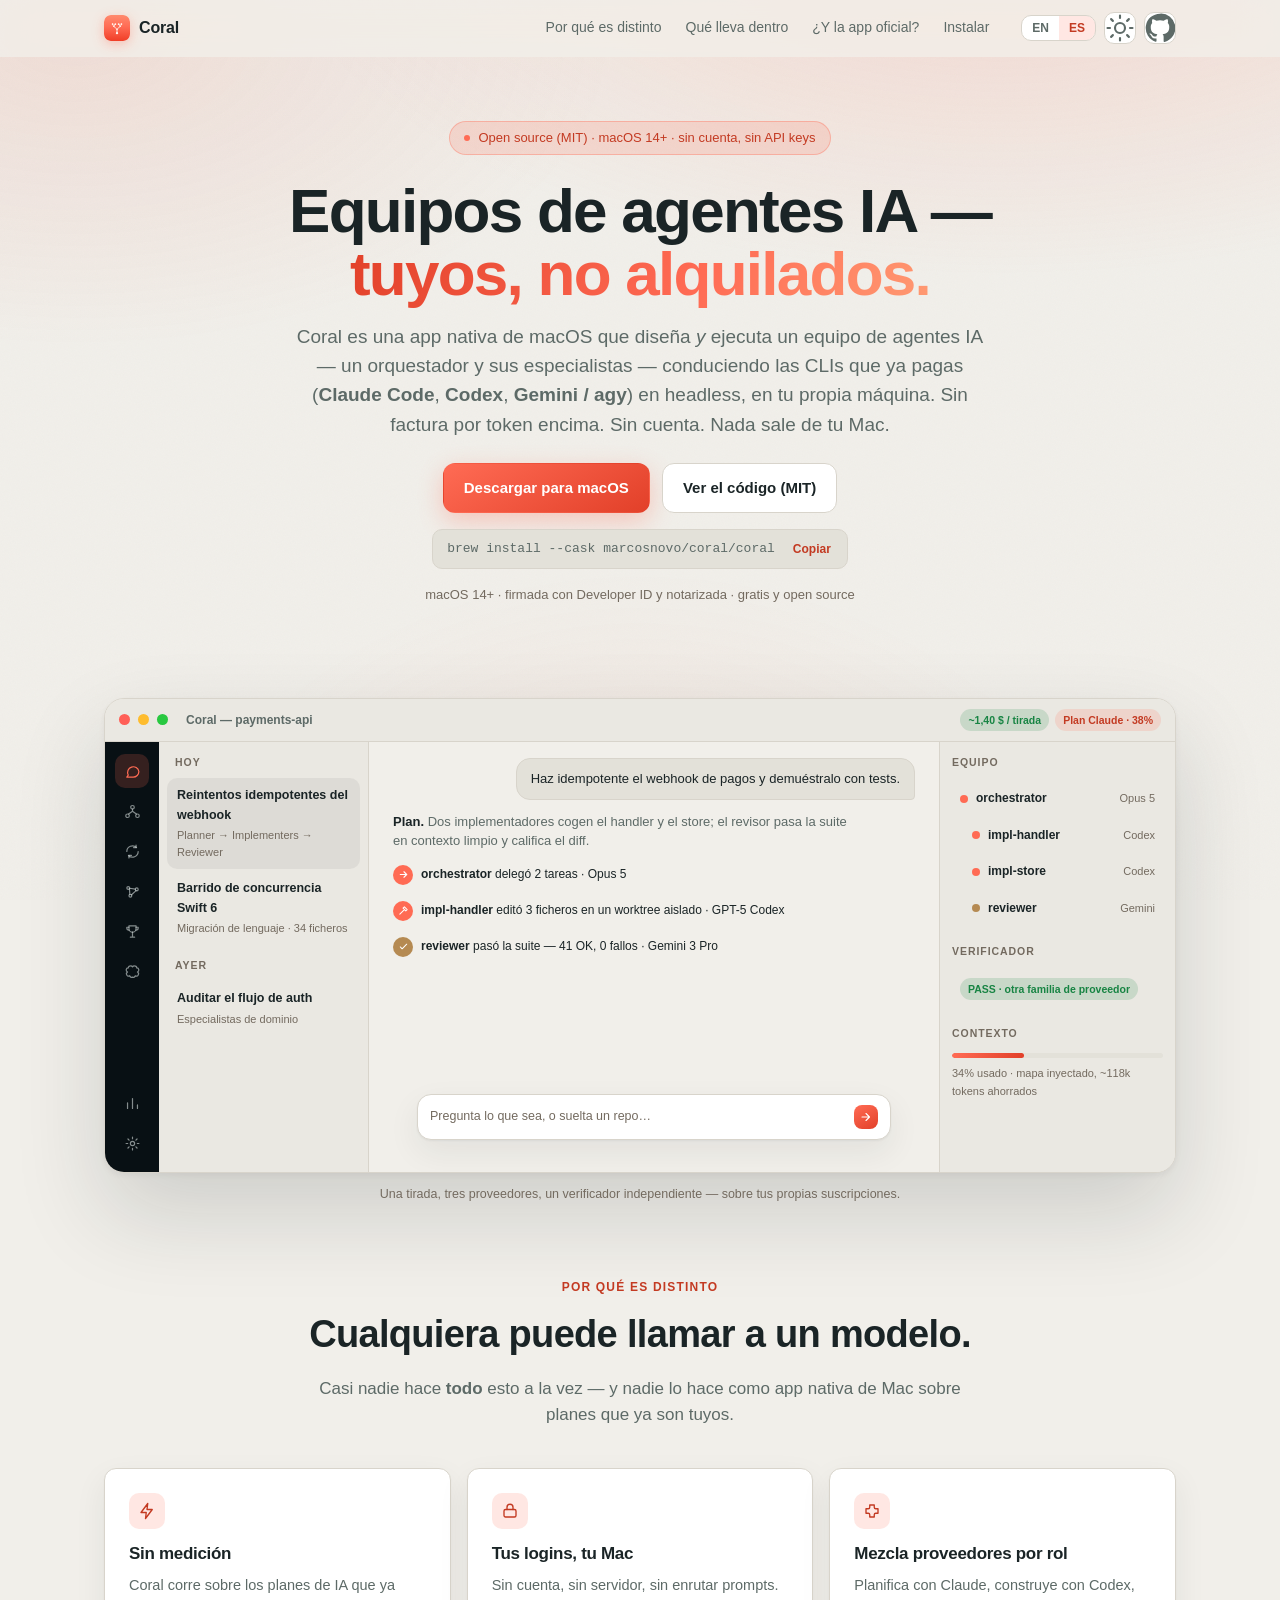
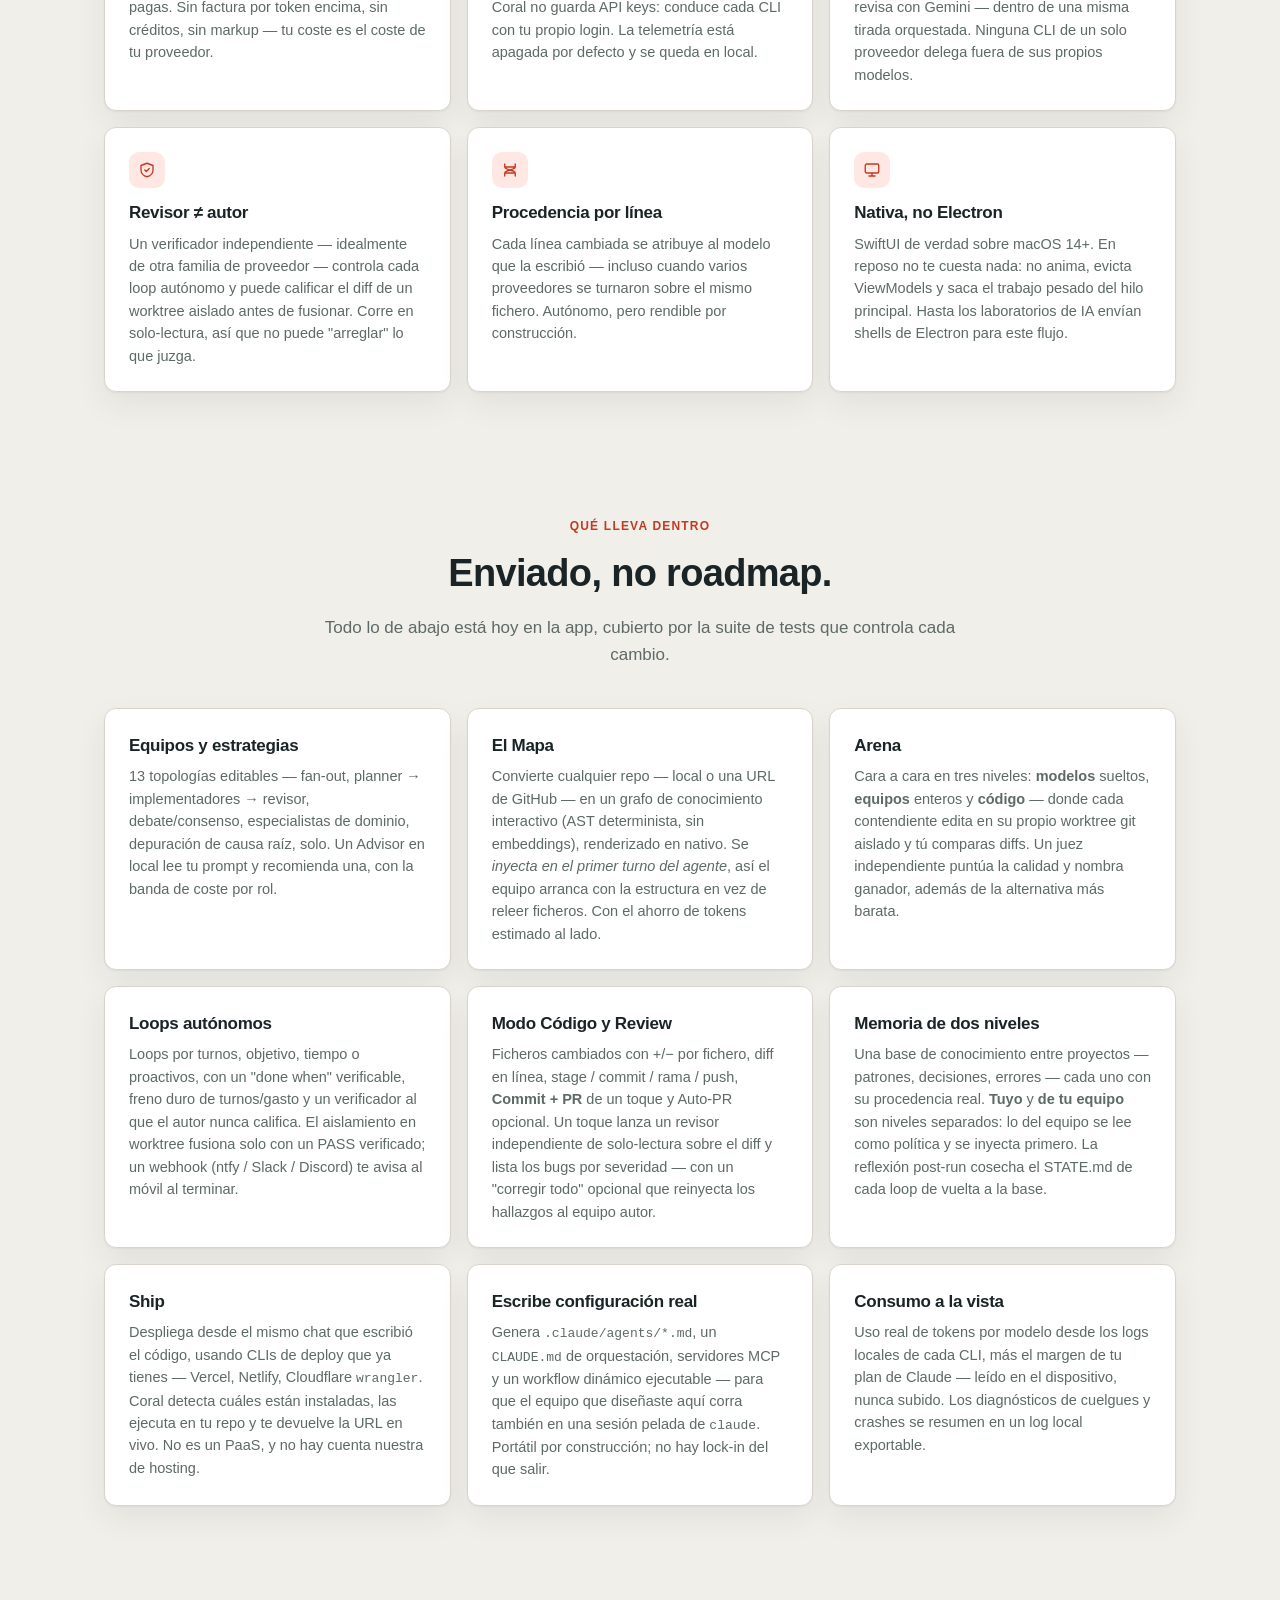
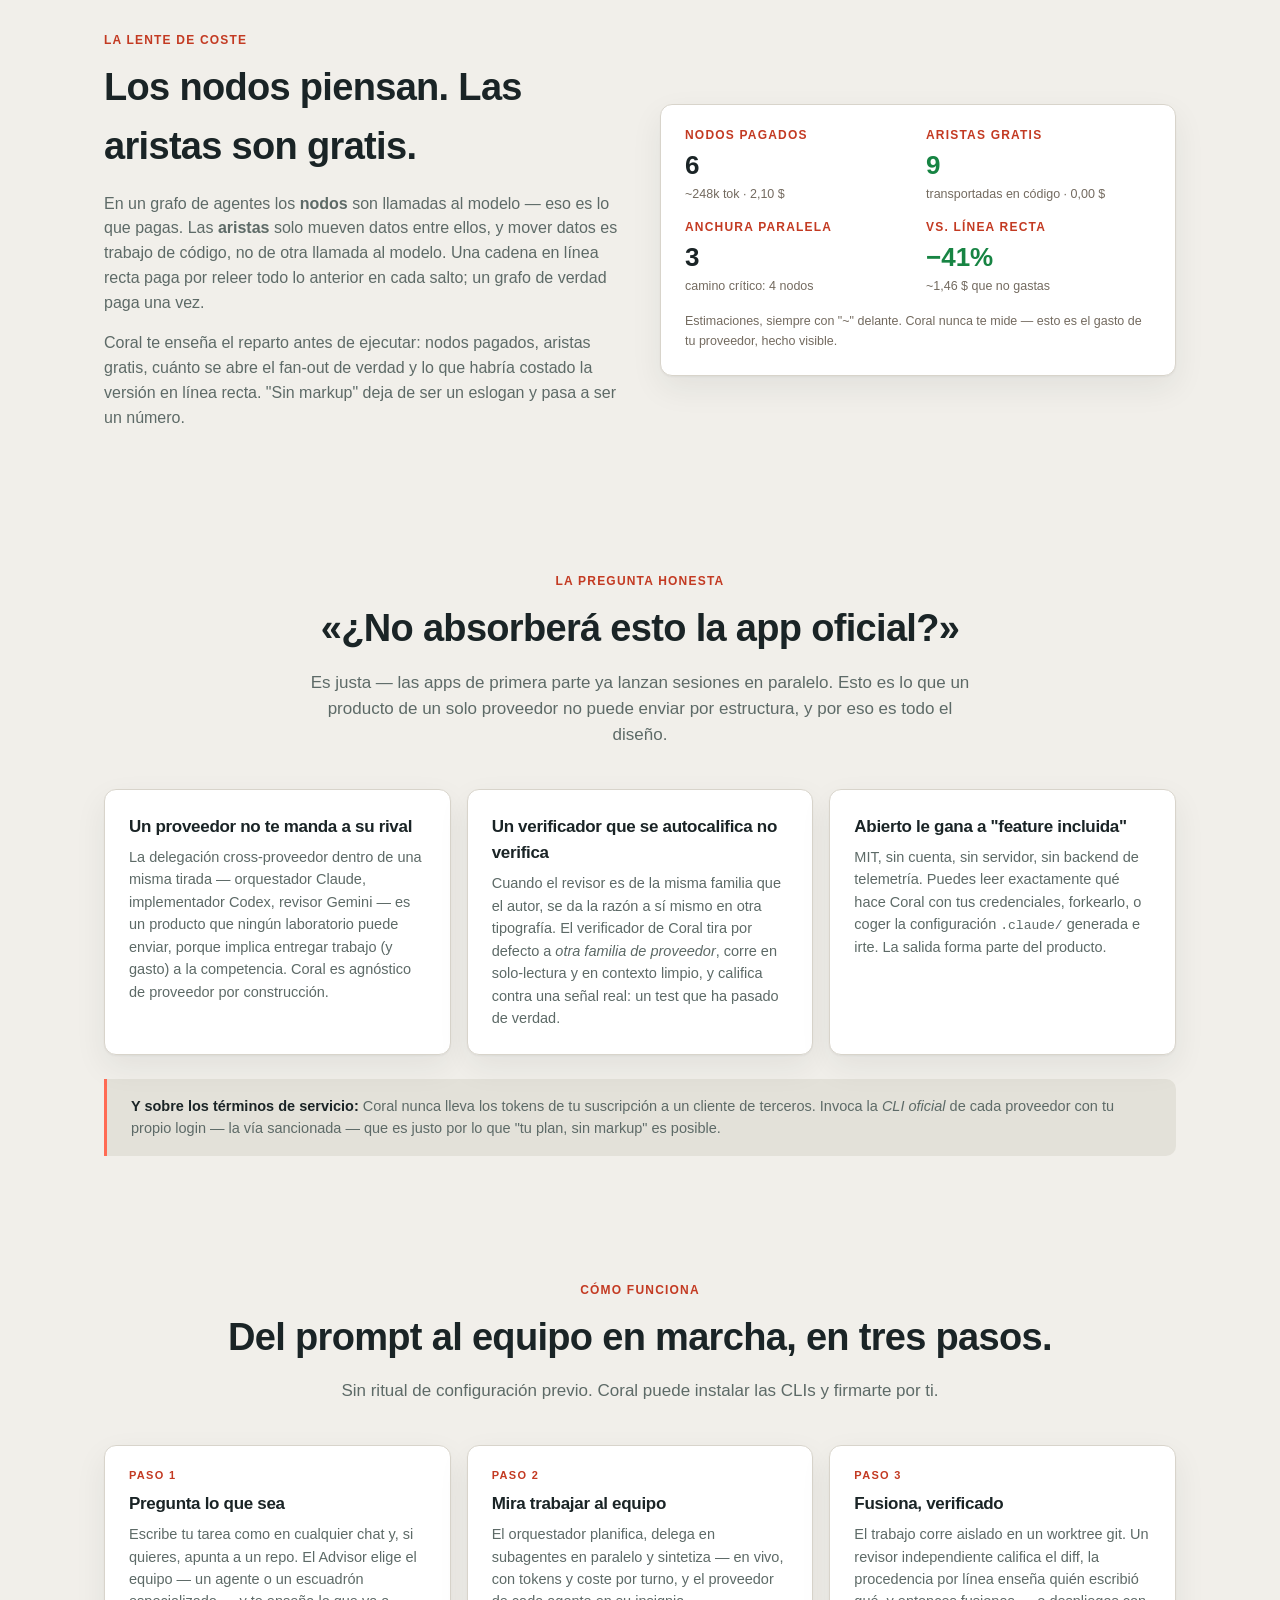
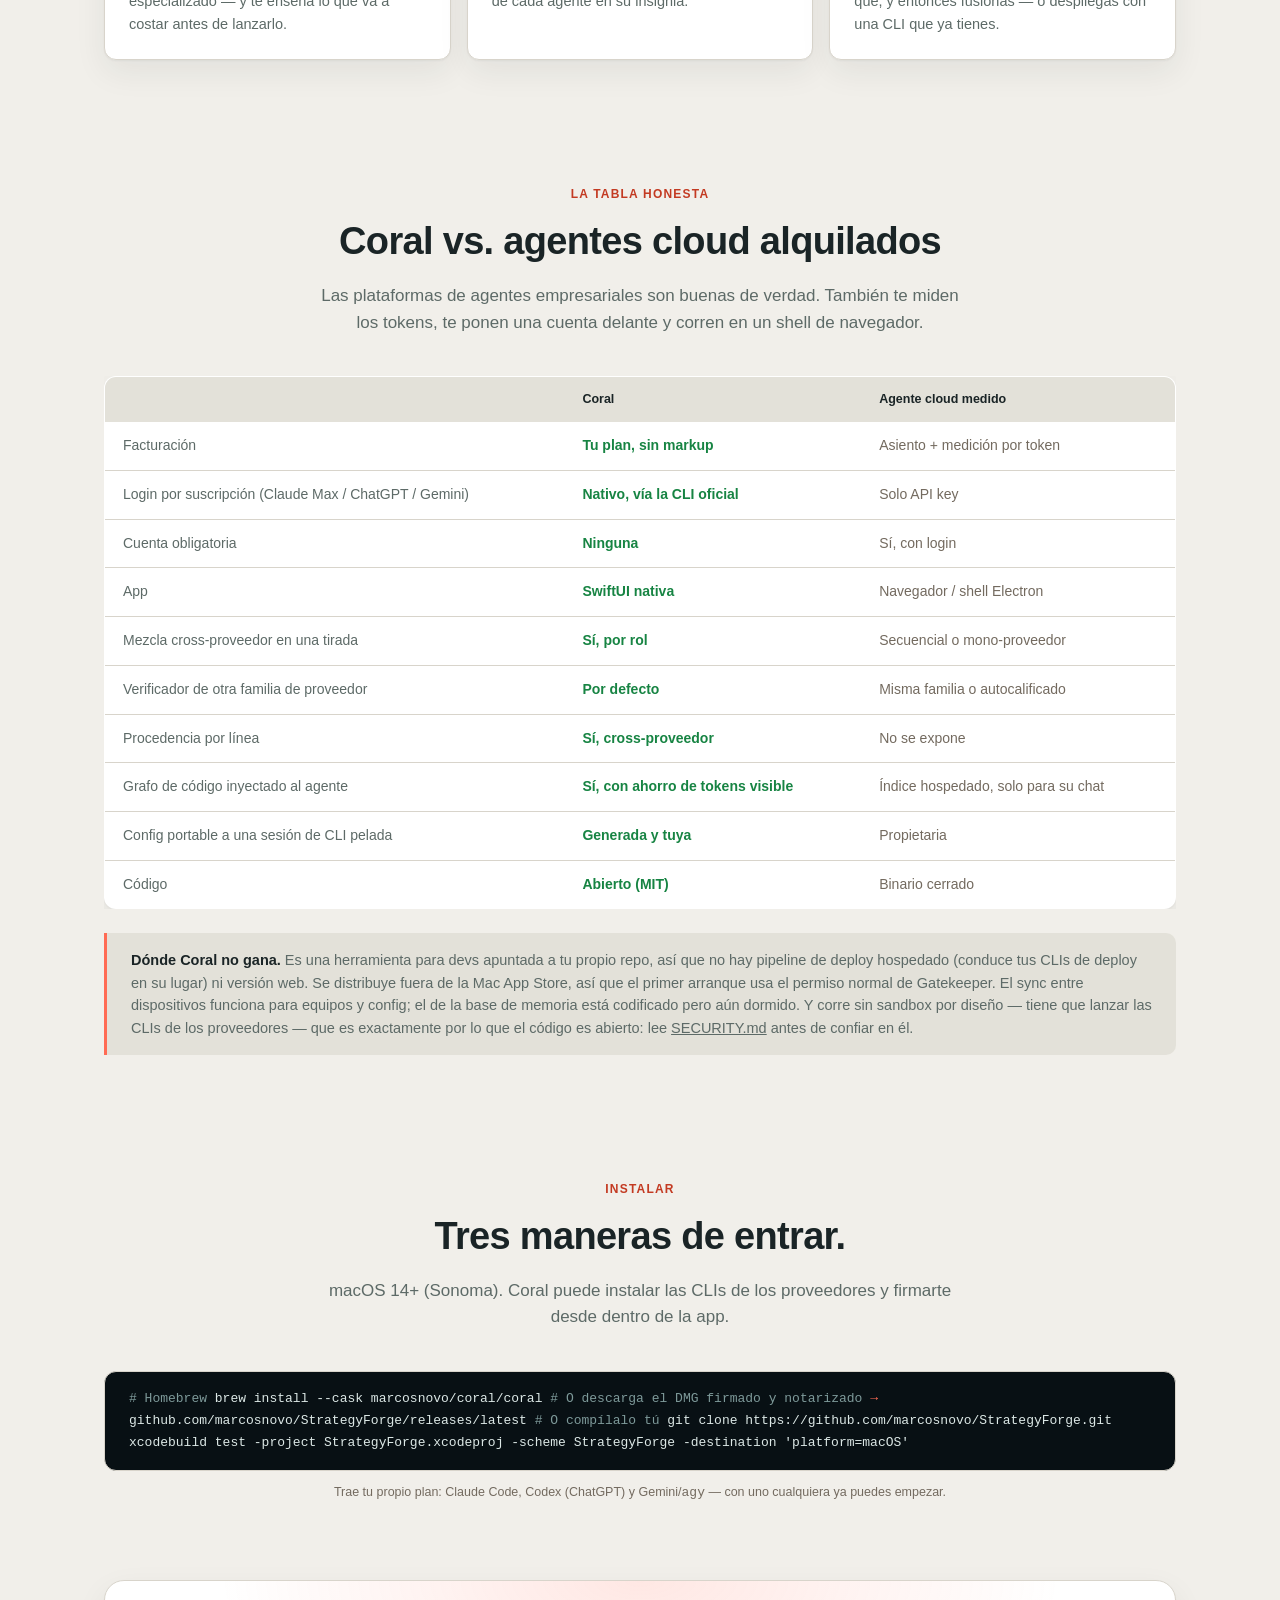
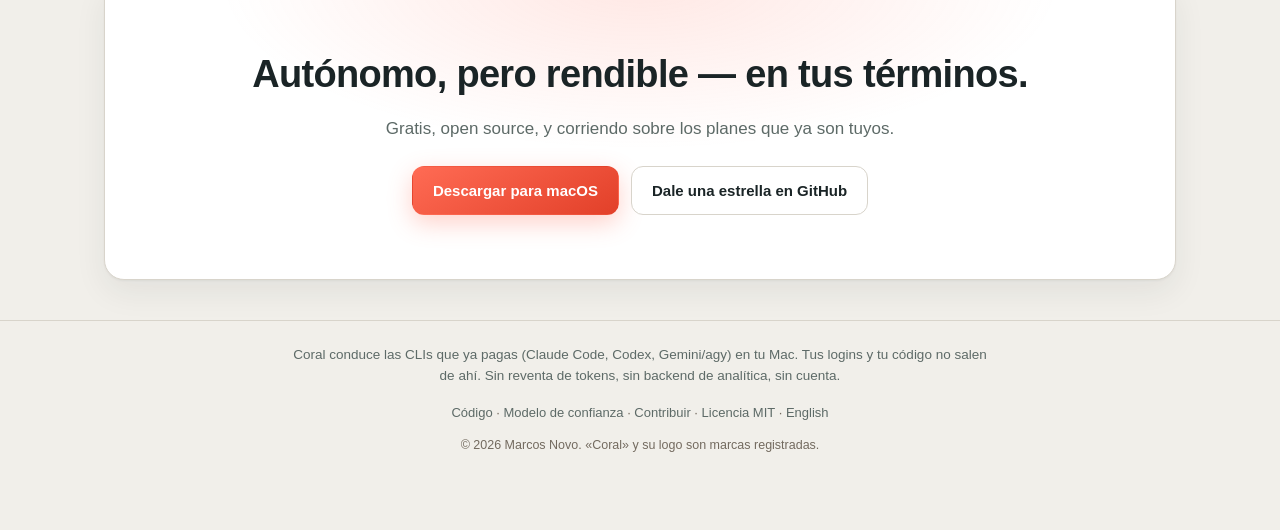
==== web/es/index.html @ b100b4e6 "feat(web): bilingual landing page (EN + ES) that matches the app's real UI The competitive analysis'" ====
<!DOCTYPE html>
<html lang="es">
<head>
<meta charset="utf-8" />
<meta name="viewport" content="width=device-width, initial-scale=1" />
<title>Coral — equipos de agentes IA sobre tus propias suscripciones, en tu Mac</title>
<meta name="description" content="La app nativa de macOS que diseña y ejecuta un equipo multi-agente — con verificador independiente, procedencia por línea y un mapa de código inyectado — sobre las suscripciones de CLI que ya pagas. Sin medición, sin cuenta, open source (MIT)." />
<!-- PASO DE DESPLIEGUE: cuando el dominio esté en marcha, sustituye "https://example.com" por él
     (og:url y og:image deben ser ABSOLUTAS para que Twitter/Slack/Product Hunt rendericen la tarjeta).
     Ver web/README.md → "Antes de anunciarlo". -->
<link rel="canonical" href="/es/" />
<link rel="alternate" hreflang="en" href="/" />
<link rel="alternate" hreflang="es" href="/es/" />
<link rel="alternate" hreflang="x-default" href="/" />
<meta name="theme-color" content="#F1EFEA" media="(prefers-color-scheme: light)" />
<meta name="theme-color" content="#0C1315" media="(prefers-color-scheme: dark)" />
<meta property="og:title" content="Coral — equipos de agentes IA, tuyos, no alquilados" />
<meta property="og:description" content="Diseña y ejecuta equipos multi-agente sobre tus propios planes de IA, en local. Verificador independiente, procedencia por línea, mapa de código. Sin medición, sin cuenta, sin servidor. Nativo de macOS, open source." />
<meta property="og:type" content="website" />
<meta property="og:url" content="https://example.com/es/" />
<meta property="og:image" content="https://example.com/og.png" />
<meta property="og:locale" content="es" />
<meta property="og:locale:alternate" content="en" />
<meta name="twitter:card" content="summary_large_image" />
<link rel="icon" href="../favicon.svg" type="image/svg+xml" />
<link rel="stylesheet" href="../coral.css" />
</head>
<body>
<a class="skip-link" href="#main">Saltar al contenido</a>

<header class="site-header">
  <div class="wrap">
    <a class="brand" href="/es/">
      <svg class="mark" viewBox="0 0 512 512" aria-hidden="true"><defs><linearGradient id="cg" x1="0" y1="0" x2="0" y2="1"><stop offset="0" stop-color="#FF8A6E"/><stop offset=".46" stop-color="#FF6B54"/><stop offset="1" stop-color="#F03E27"/></linearGradient></defs><rect width="512" height="512" rx="115" fill="url(#cg)"/><g transform="translate(106,106) scale(3)" fill="none" stroke="#FFF3EC" stroke-width="6.2" stroke-linecap="round" stroke-linejoin="round"><path d="M50 84V60"/><path d="M50 60c0-11-17-10-21-20"/><path d="M29 40c-3-8-7-9-8-16"/><path d="M29 40c3-7 7-8 10-15"/><path d="M50 60c0-11 17-10 21-20"/><path d="M71 40c3-8 7-9 8-16"/><path d="M71 40c-3-7-7-8-10-15"/></g><g transform="translate(106,106) scale(3)" fill="#FFF3EC"><circle cx="50" cy="84" r="7.6"/><circle cx="21" cy="24" r="5.6"/><circle cx="39" cy="25" r="5.6"/><circle cx="61" cy="25" r="5.6"/><circle cx="79" cy="24" r="5.6"/></g></svg>
      Coral</a>
    <nav class="site-nav">
      <a href="#why">Por qué es distinto</a>
      <a href="#inside">Qué lleva dentro</a>
      <a href="#first-party">¿Y la app oficial?</a>
      <a href="#install">Instalar</a>
    </nav>
    <div class="header-tools">
      <div class="lang-switch">
        <a href="/" hreflang="en">EN</a>
        <a href="/es/" aria-current="true" hreflang="es">ES</a>
      </div>
      <button class="icon-btn" data-theme-toggle aria-pressed="false" title="Cambiar claro / oscuro">
        <span class="sr-only">Cambiar claro / oscuro</span>
        <svg data-icon="light" viewBox="0 0 24 24" fill="none" stroke="currentColor" stroke-width="1.7" stroke-linecap="round" aria-hidden="true"><circle cx="12" cy="12" r="4"/><path d="M12 2v2M12 20v2M2 12h2M20 12h2M4.9 4.9l1.4 1.4M17.7 17.7l1.4 1.4M19.1 4.9l-1.4 1.4M6.3 17.7l-1.4 1.4"/></svg>
        <svg data-icon="dark" viewBox="0 0 24 24" fill="none" stroke="currentColor" stroke-width="1.7" stroke-linecap="round" stroke-linejoin="round" style="display:none" aria-hidden="true"><path d="M20 14.5A8.5 8.5 0 1 1 9.5 4a6.6 6.6 0 0 0 10.5 10.5Z"/></svg>
      </button>
      <a class="icon-btn" href="https://github.com/marcosnovo/StrategyForge" title="Código en GitHub">
        <span class="sr-only">Código en GitHub</span>
        <svg viewBox="0 0 24 24" fill="currentColor" aria-hidden="true"><path d="M12 .5a11.5 11.5 0 0 0-3.6 22.4c.6.1.8-.2.8-.6v-2c-3.2.7-3.9-1.5-3.9-1.5-.5-1.3-1.3-1.7-1.3-1.7-1-.7.1-.7.1-.7 1.1.1 1.7 1.2 1.7 1.2 1 1.8 2.7 1.3 3.4 1 .1-.7.4-1.3.7-1.6-2.6-.3-5.3-1.3-5.3-5.8 0-1.3.5-2.3 1.2-3.1-.1-.3-.5-1.5.1-3.1 0 0 1-.3 3.2 1.2a11 11 0 0 1 5.8 0c2.2-1.5 3.2-1.2 3.2-1.2.6 1.6.2 2.8.1 3.1.8.8 1.2 1.8 1.2 3.1 0 4.5-2.7 5.5-5.3 5.8.4.4.8 1.1.8 2.2v3.3c0 .4.2.7.8.6A11.5 11.5 0 0 0 12 .5Z"/></svg>
      </a>
    </div>
  </div>
</header>

<main id="main">

<!-- ── Hero ──────────────────────────────────────────────────────────────── -->
<div class="wrap">
  <div class="hero">
    <span class="pill"><span class="dot"></span> Open source (MIT) · macOS 14+ · sin cuenta, sin API keys</span>
    <h1>Equipos de agentes IA —<br><span class="grad">tuyos, no alquilados.</span></h1>
    <p class="sub">Coral es una app nativa de macOS que diseña <em>y</em> ejecuta un equipo de agentes IA — un orquestador y sus especialistas — conduciendo las CLIs que ya pagas (<strong>Claude Code</strong>, <strong>Codex</strong>, <strong>Gemini&nbsp;/&nbsp;agy</strong>) en headless, en tu propia máquina. Sin factura por token encima. Sin cuenta. Nada sale de tu Mac.</p>
    <div class="cta">
      <a class="btn moon" href="https://github.com/marcosnovo/StrategyForge/releases/latest">Descargar para macOS</a>
      <a class="btn bordered" href="https://github.com/marcosnovo/StrategyForge">Ver el código (MIT)</a>
    </div>
    <div>
      <span class="brewline">
        brew install --cask marcosnovo/coral/coral
        <button data-copy="brew install --cask marcosnovo/coral/coral" data-copied="¡Copiado!">Copiar</button>
      </span>
    </div>
    <p class="fineprint">macOS 14+ · firmada con Developer ID y notarizada · gratis y open source</p>
  </div>

  <!-- ── Ventana de la app ───────────────────────────────────────────────── -->
  <div class="shot">
    <div class="window">
      <div class="titlebar">
        <span class="tl r"></span><span class="tl y"></span><span class="tl g"></span>
        <span class="title">Coral — payments-api</span>
        <span class="right">
          <span class="mini-pill cost">~1,40 $ / tirada</span>
          <span class="mini-pill plan">Plan Claude · 38%</span>
        </span>
      </div>

      <div class="app">
        <div class="rail">
          <span class="ri on" title="Chat"><svg viewBox="0 0 24 24" fill="none" stroke="currentColor" stroke-width="1.7" stroke-linecap="round" stroke-linejoin="round"><path d="M21 12a8 8 0 0 1-8 8H4l2-3a8 8 0 1 1 15-5Z"/></svg></span>
          <span class="ri" title="Equipos"><svg viewBox="0 0 24 24" fill="none" stroke="currentColor" stroke-width="1.7" stroke-linecap="round" stroke-linejoin="round"><circle cx="12" cy="6" r="2.5"/><circle cx="5" cy="18" r="2.5"/><circle cx="19" cy="18" r="2.5"/><path d="M12 8.5v3m0 0L6.5 15.5M12 11.5l5.5 4"/></svg></span>
          <span class="ri" title="Loops"><svg viewBox="0 0 24 24" fill="none" stroke="currentColor" stroke-width="1.7" stroke-linecap="round" stroke-linejoin="round"><path d="M4 12a8 8 0 0 1 13.7-5.6M20 12a8 8 0 0 1-13.7 5.6"/><path d="M17 3v3.5h-3.5M7 21v-3.5h3.5"/></svg></span>
          <span class="ri" title="Mapa"><svg viewBox="0 0 24 24" fill="none" stroke="currentColor" stroke-width="1.7" stroke-linecap="round" stroke-linejoin="round"><circle cx="6" cy="7" r="2"/><circle cx="18" cy="9" r="2"/><circle cx="9" cy="18" r="2"/><path d="M7.7 8.4 8.2 16M8 7.4 16 8.7M17 10.8 10.7 16.6"/></svg></span>
          <span class="ri" title="Arena"><svg viewBox="0 0 24 24" fill="none" stroke="currentColor" stroke-width="1.7" stroke-linecap="round" stroke-linejoin="round"><path d="M7 4h10v4a5 5 0 0 1-10 0Z"/><path d="M7 6H4v1a3 3 0 0 0 3 3M17 6h3v1a3 3 0 0 1-3 3M9 20h6M12 13v7"/></svg></span>
          <span class="ri" title="Memoria"><svg viewBox="0 0 24 24" fill="none" stroke="currentColor" stroke-width="1.7" stroke-linecap="round" stroke-linejoin="round"><path d="M9 4a3 3 0 0 0-3 3 3 3 0 0 0-1 5.8A3 3 0 0 0 8 18a3 3 0 0 0 4 2 3 3 0 0 0 4-2 3 3 0 0 0 3-5.2A3 3 0 0 0 18 7a3 3 0 0 0-3-3 3 3 0 0 0-3 1.5A3 3 0 0 0 9 4Z"/></svg></span>
          <span class="spacer"></span>
          <span class="ri" title="Consumo"><svg viewBox="0 0 24 24" fill="none" stroke="currentColor" stroke-width="1.7" stroke-linecap="round" stroke-linejoin="round"><path d="M5 19V11M12 19V5M19 19v-5"/></svg></span>
          <span class="ri" title="Ajustes"><svg viewBox="0 0 24 24" fill="none" stroke="currentColor" stroke-width="1.7" stroke-linecap="round" stroke-linejoin="round"><circle cx="12" cy="12" r="3"/><path d="M12 3v2.2M12 18.8V21M3 12h2.2M18.8 12H21M5.6 5.6l1.6 1.6M16.8 16.8l1.6 1.6M18.4 5.6l-1.6 1.6M7.2 16.8l-1.6 1.6"/></svg></span>
        </div>

        <div class="chatlist">
          <div class="hd">Hoy</div>
          <div class="chatrow sel"><div class="t">Reintentos idempotentes del webhook</div><div class="s">Planner → Implementers → Reviewer</div></div>
          <div class="chatrow"><div class="t">Barrido de concurrencia Swift 6</div><div class="s">Migración de lenguaje · 34 ficheros</div></div>
          <div class="hd" style="margin-top:12px">Ayer</div>
          <div class="chatrow"><div class="t">Auditar el flujo de auth</div><div class="s">Especialistas de dominio</div></div>
        </div>

        <div class="thread">
          <div class="bubble me">Haz idempotente el webhook de pagos y demuéstralo con tests.</div>
          <div class="bubble ai">
            <strong>Plan.</strong> Dos implementadores cogen el handler y el store; el revisor pasa la suite en contexto limpio y califica el diff.
          </div>
          <div class="agentline">
            <span class="avatar" style="background:#FF6B54"><svg viewBox="0 0 24 24" fill="none" stroke="currentColor" stroke-width="2.4" stroke-linecap="round"><path d="M5 12h14M13 6l6 6-6 6"/></svg></span>
            <span><strong>orchestrator</strong> delegó 2 tareas · Opus 5</span>
          </div>
          <div class="agentline">
            <span class="avatar" style="background:#FF6B54"><svg viewBox="0 0 24 24" fill="none" stroke="currentColor" stroke-width="2.2" stroke-linecap="round" stroke-linejoin="round"><path d="M4 20 14 10M14 4l6 6-3 3-6-6Z"/></svg></span>
            <span><strong>impl-handler</strong> editó 3 ficheros en un worktree aislado · GPT-5 Codex</span>
          </div>
          <div class="agentline">
            <span class="avatar" style="background:#B58A52"><svg viewBox="0 0 24 24" fill="none" stroke="currentColor" stroke-width="2.2" stroke-linecap="round" stroke-linejoin="round"><path d="M5 13l4 4 10-10"/></svg></span>
            <span><strong>reviewer</strong> pasó la suite — 41 OK, 0 fallos · Gemini 3 Pro</span>
          </div>
          <div class="composer">
            Pregunta lo que sea, o suelta un repo…
            <span class="send"><svg viewBox="0 0 24 24" fill="none" stroke="currentColor" stroke-width="2.2" stroke-linecap="round" stroke-linejoin="round"><path d="M4 12h14M12 5l7 7-7 7"/></svg></span>
          </div>
        </div>

        <div class="activity">
          <div class="hd">Equipo</div>
          <div class="node"><span class="sw" style="background:#FF6B54"></span><span class="nm">orchestrator</span><span class="rl">Opus 5</span></div>
          <div class="node child"><span class="sw" style="background:#FF6B54"></span><span class="nm">impl-handler</span><span class="rl">Codex</span></div>
          <div class="node child"><span class="sw" style="background:#FF6B54"></span><span class="nm">impl-store</span><span class="rl">Codex</span></div>
          <div class="node child"><span class="sw" style="background:#B58A52"></span><span class="nm">reviewer</span><span class="rl">Gemini</span></div>

          <div class="hd" style="margin-top:18px">Verificador</div>
          <div class="node"><span class="mini-pill pass">PASS · otra familia de proveedor</span></div>

          <div class="hd" style="margin-top:18px">Contexto</div>
          <div class="meter"><i style="width:34%"></i></div>
          <div class="node" style="padding-left:0"><span class="rl" style="margin-left:0">34% usado · mapa inyectado, ~118k tokens ahorrados</span></div>
        </div>
      </div>
    </div>
    <p class="caption">Una tirada, tres proveedores, un verificador independiente — sobre tus propias suscripciones.</p>
  </div>
</div>

<!-- ── Por qué es distinto ───────────────────────────────────────────────── -->
<section id="why">
  <div class="wrap">
    <p class="eyebrow center">Por qué es distinto</p>
    <h2 class="center">Cualquiera puede llamar a un modelo.</h2>
    <p class="lede center">Casi nadie hace <strong>todo</strong> esto a la vez — y nadie lo hace como app nativa de Mac sobre planes que ya son tuyos.</p>
    <div class="grid c3">
      <div class="card">
        <div class="ic"><svg viewBox="0 0 24 24" fill="none" stroke="currentColor" stroke-width="1.8" stroke-linecap="round" stroke-linejoin="round"><path d="M13 2 4 14h7l-1 8 9-12h-7l1-8Z"/></svg></div>
        <h3>Sin medición</h3>
        <p>Coral corre sobre los planes de IA que ya pagas. Sin factura por token encima, sin créditos, sin markup — tu coste es el coste de tu proveedor.</p>
      </div>
      <div class="card">
        <div class="ic"><svg viewBox="0 0 24 24" fill="none" stroke="currentColor" stroke-width="1.8" stroke-linecap="round" stroke-linejoin="round"><rect x="4" y="10" width="16" height="10" rx="2"/><path d="M8 10V7a4 4 0 0 1 8 0v3"/></svg></div>
        <h3>Tus logins, tu Mac</h3>
        <p>Sin cuenta, sin servidor, sin enrutar prompts. Coral no guarda API keys: conduce cada CLI con tu propio login. La telemetría está apagada por defecto y se queda en local.</p>
      </div>
      <div class="card">
        <div class="ic"><svg viewBox="0 0 24 24" fill="none" stroke="currentColor" stroke-width="1.8" stroke-linecap="round" stroke-linejoin="round"><path d="M9 4h6v3a2 2 0 0 0 2 2h3v6h-3a2 2 0 0 0-2 2v3H9v-3a2 2 0 0 0-2-2H4V9h3a2 2 0 0 0 2-2Z"/></svg></div>
        <h3>Mezcla proveedores por rol</h3>
        <p>Planifica con Claude, construye con Codex, revisa con Gemini — dentro de una misma tirada orquestada. Ninguna CLI de un solo proveedor delega fuera de sus propios modelos.</p>
      </div>
      <div class="card">
        <div class="ic"><svg viewBox="0 0 24 24" fill="none" stroke="currentColor" stroke-width="1.8" stroke-linecap="round" stroke-linejoin="round"><path d="M12 3 4 6v6c0 4.4 3.4 8.2 8 9 4.6-.8 8-4.6 8-9V6l-8-3Z"/><path d="m9 12 2 2 4-4"/></svg></div>
        <h3>Revisor ≠ autor</h3>
        <p>Un verificador independiente — idealmente de otra familia de proveedor — controla cada loop autónomo y puede calificar el diff de un worktree aislado antes de fusionar. Corre en solo-lectura, así que no puede "arreglar" lo que juzga.</p>
      </div>
      <div class="card">
        <div class="ic"><svg viewBox="0 0 24 24" fill="none" stroke="currentColor" stroke-width="1.8" stroke-linecap="round" stroke-linejoin="round"><path d="M5 4v4c0 4 14 4 14 8v4M19 4v4c0 4-14 4-14 8v4M6 8h12M6 16h12"/></svg></div>
        <h3>Procedencia por línea</h3>
        <p>Cada línea cambiada se atribuye al modelo que la escribió — incluso cuando varios proveedores se turnaron sobre el mismo fichero. Autónomo, pero rendible por construcción.</p>
      </div>
      <div class="card">
        <div class="ic"><svg viewBox="0 0 24 24" fill="none" stroke="currentColor" stroke-width="1.8" stroke-linecap="round" stroke-linejoin="round"><rect x="3" y="4" width="18" height="12" rx="2"/><path d="M8 20h8M12 16v4"/></svg></div>
        <h3>Nativa, no Electron</h3>
        <p>SwiftUI de verdad sobre macOS 14+. En reposo no te cuesta nada: no anima, evicta ViewModels y saca el trabajo pesado del hilo principal. Hasta los laboratorios de IA envían shells de Electron para este flujo.</p>
      </div>
    </div>
  </div>
</section>

<!-- ── Qué lleva dentro ──────────────────────────────────────────────────── -->
<section id="inside">
  <div class="wrap">
    <p class="eyebrow center">Qué lleva dentro</p>
    <h2 class="center">Enviado, no roadmap.</h2>
    <p class="lede center">Todo lo de abajo está hoy en la app, cubierto por la suite de tests que controla cada cambio.</p>
    <div class="grid c3">
      <div class="card">
        <h3>Equipos y estrategias</h3>
        <p>13 topologías editables — fan-out, planner → implementadores → revisor, debate/consenso, especialistas de dominio, depuración de causa raíz, solo. Un Advisor en local lee tu prompt y recomienda una, con la banda de coste por rol.</p>
      </div>
      <div class="card">
        <h3>El Mapa</h3>
        <p>Convierte cualquier repo — local o una URL de GitHub — en un grafo de conocimiento interactivo (AST determinista, sin embeddings), renderizado en nativo. Se <em>inyecta en el primer turno del agente</em>, así el equipo arranca con la estructura en vez de releer ficheros. Con el ahorro de tokens estimado al lado.</p>
      </div>
      <div class="card">
        <h3>Arena</h3>
        <p>Cara a cara en tres niveles: <strong>modelos</strong> sueltos, <strong>equipos</strong> enteros y <strong>código</strong> — donde cada contendiente edita en su propio worktree git aislado y tú comparas diffs. Un juez independiente puntúa la calidad y nombra ganador, además de la alternativa más barata.</p>
      </div>
      <div class="card">
        <h3>Loops autónomos</h3>
        <p>Loops por turnos, objetivo, tiempo o proactivos, con un "done when" verificable, freno duro de turnos/gasto y un verificador al que el autor nunca califica. El aislamiento en worktree fusiona solo con un PASS verificado; un webhook (ntfy / Slack / Discord) te avisa al móvil al terminar.</p>
      </div>
      <div class="card">
        <h3>Modo Código y Review</h3>
        <p>Ficheros cambiados con +/− por fichero, diff en línea, stage / commit / rama / push, <strong>Commit&nbsp;+&nbsp;PR</strong> de un toque y Auto-PR opcional. Un toque lanza un revisor independiente de solo-lectura sobre el diff y lista los bugs por severidad — con un "corregir todo" opcional que reinyecta los hallazgos al equipo autor.</p>
      </div>
      <div class="card">
        <h3>Memoria de dos niveles</h3>
        <p>Una base de conocimiento entre proyectos — patrones, decisiones, errores — cada uno con su procedencia real. <strong>Tuyo</strong> y <strong>de tu equipo</strong> son niveles separados: lo del equipo se lee como política y se inyecta primero. La reflexión post-run cosecha el STATE.md de cada loop de vuelta a la base.</p>
      </div>
      <div class="card">
        <h3>Ship</h3>
        <p>Despliega desde el mismo chat que escribió el código, usando CLIs de deploy que ya tienes — Vercel, Netlify, Cloudflare <span class="mono">wrangler</span>. Coral detecta cuáles están instaladas, las ejecuta en tu repo y te devuelve la URL en vivo. No es un PaaS, y no hay cuenta nuestra de hosting.</p>
      </div>
      <div class="card">
        <h3>Escribe configuración real</h3>
        <p>Genera <span class="mono">.claude/agents/*.md</span>, un <span class="mono">CLAUDE.md</span> de orquestación, servidores MCP y un workflow dinámico ejecutable — para que el equipo que diseñaste aquí corra también en una sesión pelada de <span class="mono">claude</span>. Portátil por construcción; no hay lock-in del que salir.</p>
      </div>
      <div class="card">
        <h3>Consumo a la vista</h3>
        <p>Uso real de tokens por modelo desde los logs locales de cada CLI, más el margen de tu plan de Claude — leído en el dispositivo, nunca subido. Los diagnósticos de cuelgues y crashes se resumen en un log local exportable.</p>
      </div>
    </div>
  </div>
</section>

<!-- ── Lente de coste ────────────────────────────────────────────────────── -->
<section id="cost">
  <div class="wrap">
    <div class="grid c2" style="align-items:center;gap:var(--s-2xl)">
      <div>
        <p class="eyebrow">La lente de coste</p>
        <h2>Los nodos piensan. Las aristas son gratis.</h2>
        <p style="color:var(--secondary);font-size:16px">En un grafo de agentes los <strong>nodos</strong> son llamadas al modelo — eso es lo que pagas. Las <strong>aristas</strong> solo mueven datos entre ellos, y mover datos es trabajo de código, no de otra llamada al modelo. Una cadena en línea recta paga por releer todo lo anterior en cada salto; un grafo de verdad paga una vez.</p>
        <p style="color:var(--secondary);font-size:16px">Coral te enseña el reparto antes de ejecutar: nodos pagados, aristas gratis, cuánto se abre el fan-out de verdad y lo que habría costado la versión en línea recta. "Sin markup" deja de ser un eslogan y pasa a ser un número.</p>
      </div>
      <div class="card">
        <div class="grid c2" style="gap:var(--s-l)">
          <div>
            <div class="eyebrow" style="margin-bottom:4px">Nodos pagados</div>
            <div style="font-size:26px;font-weight:750">6</div>
            <div style="color:var(--tertiary);font-size:12.5px">~248k tok · 2,10 $</div>
          </div>
          <div>
            <div class="eyebrow" style="margin-bottom:4px">Aristas gratis</div>
            <div style="font-size:26px;font-weight:750;color:var(--success)">9</div>
            <div style="color:var(--tertiary);font-size:12.5px">transportadas en código · 0,00 $</div>
          </div>
          <div>
            <div class="eyebrow" style="margin-bottom:4px">Anchura paralela</div>
            <div style="font-size:26px;font-weight:750">3</div>
            <div style="color:var(--tertiary);font-size:12.5px">camino crítico: 4 nodos</div>
          </div>
          <div>
            <div class="eyebrow" style="margin-bottom:4px">vs. línea recta</div>
            <div style="font-size:26px;font-weight:750;color:var(--success)">−41%</div>
            <div style="color:var(--tertiary);font-size:12.5px">~1,46 $ que no gastas</div>
          </div>
        </div>
        <p style="margin-top:var(--s-l);color:var(--tertiary);font-size:12.5px">Estimaciones, siempre con "~" delante. Coral nunca te mide — esto es el gasto de tu proveedor, hecho visible.</p>
      </div>
    </div>
  </div>
</section>

<!-- ── La pregunta incómoda ──────────────────────────────────────────────── -->
<section id="first-party">
  <div class="wrap">
    <p class="eyebrow center">La pregunta honesta</p>
    <h2 class="center">«¿No absorberá esto la app oficial?»</h2>
    <p class="lede center">Es justa — las apps de primera parte ya lanzan sesiones en paralelo. Esto es lo que un producto de un solo proveedor no puede enviar por estructura, y por eso es todo el diseño.</p>
    <div class="grid c3">
      <div class="card">
        <h3>Un proveedor no te manda a su rival</h3>
        <p>La delegación cross-proveedor dentro de una misma tirada — orquestador Claude, implementador Codex, revisor Gemini — es un producto que ningún laboratorio puede enviar, porque implica entregar trabajo (y gasto) a la competencia. Coral es agnóstico de proveedor por construcción.</p>
      </div>
      <div class="card">
        <h3>Un verificador que se autocalifica no verifica</h3>
        <p>Cuando el revisor es de la misma familia que el autor, se da la razón a sí mismo en otra tipografía. El verificador de Coral tira por defecto a <em>otra familia de proveedor</em>, corre en solo-lectura y en contexto limpio, y califica contra una señal real: un test que ha pasado de verdad.</p>
      </div>
      <div class="card">
        <h3>Abierto le gana a "feature incluida"</h3>
        <p>MIT, sin cuenta, sin servidor, sin backend de telemetría. Puedes leer exactamente qué hace Coral con tus credenciales, forkearlo, o coger la configuración <span class="mono">.claude/</span> generada e irte. La salida forma parte del producto.</p>
      </div>
    </div>
    <div class="note" style="margin-top:var(--s-xl)">
      <strong>Y sobre los términos de servicio:</strong> Coral nunca lleva los tokens de tu suscripción a un cliente de terceros. Invoca la <em>CLI oficial</em> de cada proveedor con tu propio login — la vía sancionada — que es justo por lo que "tu plan, sin markup" es posible.
    </div>
  </div>
</section>

<!-- ── Cómo funciona ─────────────────────────────────────────────────────── -->
<section id="how">
  <div class="wrap">
    <p class="eyebrow center">Cómo funciona</p>
    <h2 class="center">Del prompt al equipo en marcha, en tres pasos.</h2>
    <p class="lede center">Sin ritual de configuración previo. Coral puede instalar las CLIs y firmarte por ti.</p>
    <div class="grid c3">
      <div class="card step">
        <span class="n">PASO 1</span>
        <h3>Pregunta lo que sea</h3>
        <p>Escribe tu tarea como en cualquier chat y, si quieres, apunta a un repo. El Advisor elige el equipo — un agente o un escuadrón especializado — y te enseña lo que va a costar antes de lanzarlo.</p>
      </div>
      <div class="card step">
        <span class="n">PASO 2</span>
        <h3>Mira trabajar al equipo</h3>
        <p>El orquestador planifica, delega en subagentes en paralelo y sintetiza — en vivo, con tokens y coste por turno, y el proveedor de cada agente en su insignia.</p>
      </div>
      <div class="card step">
        <span class="n">PASO 3</span>
        <h3>Fusiona, verificado</h3>
        <p>El trabajo corre aislado en un worktree git. Un revisor independiente califica el diff, la procedencia por línea enseña quién escribió qué, y entonces fusionas — o despliegas con una CLI que ya tienes.</p>
      </div>
    </div>
  </div>
</section>

<!-- ── Comparativa ───────────────────────────────────────────────────────── -->
<section id="compare">
  <div class="wrap">
    <p class="eyebrow center">La tabla honesta</p>
    <h2 class="center">Coral vs. agentes cloud alquilados</h2>
    <p class="lede center">Las plataformas de agentes empresariales son buenas de verdad. También te miden los tokens, te ponen una cuenta delante y corren en un shell de navegador.</p>
    <div class="table-scroll">
      <table class="compare">
        <thead>
          <tr><th scope="col"><span class="sr-only">Capacidad</span></th><th scope="col">Coral</th><th scope="col">Agente cloud medido</th></tr>
        </thead>
        <tbody>
          <tr><th scope="row">Facturación</th><td class="yes">Tu plan, sin markup</td><td class="no">Asiento + medición por token</td></tr>
          <tr><th scope="row">Login por suscripción (Claude Max / ChatGPT / Gemini)</th><td class="yes">Nativo, vía la CLI oficial</td><td class="no">Solo API key</td></tr>
          <tr><th scope="row">Cuenta obligatoria</th><td class="yes">Ninguna</td><td class="no">Sí, con login</td></tr>
          <tr><th scope="row">App</th><td class="yes">SwiftUI nativa</td><td class="no">Navegador / shell Electron</td></tr>
          <tr><th scope="row">Mezcla cross-proveedor en una tirada</th><td class="yes">Sí, por rol</td><td class="no">Secuencial o mono-proveedor</td></tr>
          <tr><th scope="row">Verificador de otra familia de proveedor</th><td class="yes">Por defecto</td><td class="no">Misma familia o autocalificado</td></tr>
          <tr><th scope="row">Procedencia por línea</th><td class="yes">Sí, cross-proveedor</td><td class="no">No se expone</td></tr>
          <tr><th scope="row">Grafo de código inyectado al agente</th><td class="yes">Sí, con ahorro de tokens visible</td><td class="no">Índice hospedado, solo para su chat</td></tr>
          <tr><th scope="row">Config portable a una sesión de CLI pelada</th><td class="yes">Generada y tuya</td><td class="no">Propietaria</td></tr>
          <tr><th scope="row">Código</th><td class="yes">Abierto (MIT)</td><td class="no">Binario cerrado</td></tr>
        </tbody>
      </table>
    </div>

    <div class="note" style="margin-top:var(--s-xl)">
      <strong>Dónde Coral no gana.</strong> Es una herramienta para devs apuntada a tu propio repo, así que no hay pipeline de deploy hospedado (conduce tus CLIs de deploy en su lugar) ni versión web. Se distribuye fuera de la Mac App Store, así que el primer arranque usa el permiso normal de Gatekeeper. El sync entre dispositivos funciona para equipos y config; el de la base de memoria está codificado pero aún dormido. Y corre sin sandbox por diseño — tiene que lanzar las CLIs de los proveedores — que es exactamente por lo que el código es abierto: lee <a href="https://github.com/marcosnovo/StrategyForge/blob/main/SECURITY.md">SECURITY.md</a> antes de confiar en él.
    </div>
  </div>
</section>

<!-- ── Instalar ──────────────────────────────────────────────────────────── -->
<section id="install">
  <div class="wrap">
    <p class="eyebrow center">Instalar</p>
    <h2 class="center">Tres maneras de entrar.</h2>
    <p class="lede center">macOS 14+ (Sonoma). Coral puede instalar las CLIs de los proveedores y firmarte desde dentro de la app.</p>
    <div class="codeblock">
<span class="c"># Homebrew</span>
brew install --cask marcosnovo/coral/coral

<span class="c"># O descarga el DMG firmado y notarizado</span>
<span class="k">→</span> github.com/marcosnovo/StrategyForge/releases/latest

<span class="c"># O compílalo tú</span>
git clone https://github.com/marcosnovo/StrategyForge.git
xcodebuild test -project StrategyForge.xcodeproj -scheme StrategyForge -destination 'platform=macOS'</div>
    <p class="caption">Trae tu propio plan: Claude Code, Codex (ChatGPT) y Gemini/<span class="mono">agy</span> — con uno cualquiera ya puedes empezar.</p>
  </div>
</section>

<div class="wrap">
  <div class="final">
    <h2>Autónomo, pero rendible — en tus términos.</h2>
    <p class="lede" style="margin-bottom:var(--s-xl)">Gratis, open source, y corriendo sobre los planes que ya son tuyos.</p>
    <div class="cta">
      <a class="btn moon" href="https://github.com/marcosnovo/StrategyForge/releases/latest">Descargar para macOS</a>
      <a class="btn bordered" href="https://github.com/marcosnovo/StrategyForge">Dale una estrella en GitHub</a>
    </div>
  </div>
</div>

</main>

<footer>
  <div class="wrap">
    <p class="trust">Coral conduce las CLIs que ya pagas (Claude Code, Codex, Gemini/agy) en tu Mac. Tus logins y tu código no salen de ahí. Sin reventa de tokens, sin backend de analítica, sin cuenta.</p>
    <p class="links">
      <a href="https://github.com/marcosnovo/StrategyForge">Código</a> ·
      <a href="https://github.com/marcosnovo/StrategyForge/blob/main/SECURITY.md">Modelo de confianza</a> ·
      <a href="https://github.com/marcosnovo/StrategyForge/blob/main/CONTRIBUTING.md">Contribuir</a> ·
      <a href="https://github.com/marcosnovo/StrategyForge/blob/main/LICENSE">Licencia MIT</a> ·
      <a href="/" hreflang="en">English</a>
    </p>
    <p class="links copy">© 2026 Marcos Novo. «Coral» y su logo son marcas registradas.</p>
  </div>
</footer>

<script src="../coral.js"></script>
</body>
</html>
---- web/coral.css ----
/*
 * coral.css — the landing page's design system.
 *
 * Ported 1:1 from the app's own tokens so the site and the product look like the same
 * thing: the `Classic` design system from `StrategyForge/DesignSystem.swift` (the app's
 * default), the spacing/radius/type scale from `Theme.swift`, and the "coral discipline"
 * rule — ONE accent. The team-spectrum hues (teamBlue…teamRose) appear only where the app
 * uses them: disambiguating nodes in the topology diagram.
 *
 * Light is the default (as in the app); dark follows the system and can be toggled.
 * No build step, no dependencies, no external requests.
 */

/* ── Palette: DesignSystem.classic ─────────────────────────────────────────── */
:root {
  --app-bg:      #F1EFEA;
  --column-bg:   #EAE8E2;
  --card-bg:     #FFFFFF;
  --inset-bg:    #E3E1D9;
  --rail-bg:     #081014;
  --ink:         #1A2426;
  --secondary:   #5D6A67;
  --tertiary:    #736A5F;
  --hairline:    #D8D4CB;
  --coral:       #FF6B54;
  --coral-deep:  #E24029;
  --accent:      #C33A22;  /* AA-safe accent for text/icons on light */
  --glow:        0.22;

  /* Semantic (Theme.swift) */
  --success:     #178443;
  --warning:     #E5A13A;
  --warning-ink: #8F5A00;
  --danger:      #D42D3F;

  /* Team spectrum — topology nodes only */
  --team-blue:   #5478A8;
  --team-green:  #4A9670;
  --team-violet: #8073AE;
  --team-amber:  #B58A52;
  --team-rose:   #BE7F98;

  /* Surfaces derived from the palette */
  --accent-soft: rgba(255, 107, 84, 0.16);
  --card-shadow: 0 1px 2px rgba(26, 36, 38, .05), 0 12px 32px rgba(26, 36, 38, .07);
  --card-border: var(--hairline);
  --grain:       0.028;

  /* Space + radius (Theme.swift) */
  --s-xs: 4px;  --s-s: 8px;   --s-m: 12px;  --s-l: 16px;
  --s-xl: 24px; --s-2xl: 40px; --s-3xl: 64px;
  --corner: 12px; --inner-corner: 10px; --hero-corner: 20px;
}

:root[data-theme="dark"] {
  --app-bg:      #0C1315;
  --column-bg:   #121E21;
  --card-bg:     #16262A;
  --inset-bg:    #1B2E33;
  --rail-bg:     #081014;
  --ink:         #EAF3F1;
  --secondary:   #86A0A0;
  --tertiary:    #7E9A9A;
  --hairline:    #1D2D32;
  --accent:      #FF6B54;

  --success:     #4ECB8E;
  --warning:     #FFC53D;
  --warning-ink: #FFC53D;
  --danger:      #FF5C6C;

  --card-shadow: 0 1px 2px rgba(0, 0, 0, .35), 0 18px 44px rgba(0, 0, 0, .45);
  --card-border: var(--hairline);
  --grain:       0.05;
}

@media (prefers-color-scheme: dark) {
  :root:not([data-theme="light"]) {
    --app-bg:      #0C1315;
    --column-bg:   #121E21;
    --card-bg:     #16262A;
    --inset-bg:    #1B2E33;
    --ink:         #EAF3F1;
    --secondary:   #86A0A0;
    --tertiary:    #7E9A9A;
    --hairline:    #1D2D32;
    --accent:      #FF6B54;

    --success:     #4ECB8E;
    --warning:     #FFC53D;
    --warning-ink: #FFC53D;
    --danger:      #FF5C6C;

    --card-shadow: 0 1px 2px rgba(0, 0, 0, .35), 0 18px 44px rgba(0, 0, 0, .45);
    --grain:       0.05;
  }
}

/* ── Base ──────────────────────────────────────────────────────────────────── */
* { box-sizing: border-box; }
html { scroll-behavior: smooth; -webkit-text-size-adjust: 100%; }
@media (prefers-reduced-motion: reduce) {
  html { scroll-behavior: auto; }
  *, *::before, *::after { animation-duration: .001ms !important; transition-duration: .001ms !important; }
}

body {
  margin: 0;
  color: var(--ink);
  background: var(--app-bg);
  font: 16px/1.55 -apple-system, BlinkMacSystemFont, "SF Pro Text", "Segoe UI", Roboto, Helvetica, Arial, sans-serif;
  -webkit-font-smoothing: antialiased;
  overflow-x: hidden;
}

/* Aurora-coral backdrop — the app's `Backdrop.auroraCoral` behind the shell. */
body::before {
  content: "";
  position: fixed; inset: 0; z-index: -2; pointer-events: none;
  background:
    radial-gradient(1200px 620px at 78% -12%, rgba(255, 107, 84, .20), transparent 62%),
    radial-gradient(900px 520px at 6% 4%,    rgba(226,  64, 41, .10), transparent 60%),
    radial-gradient(760px 620px at 50% 108%, rgba(255, 107, 84, .10), transparent 65%);
}

/* Film grain — the app's texture pass, at the same restraint. */
body::after {
  content: "";
  position: fixed; inset: 0; z-index: -1; pointer-events: none;
  opacity: var(--grain);
  background-image: url("data:image/svg+xml,%3Csvg xmlns='http://www.w3.org/2000/svg' width='140' height='140'%3E%3Cfilter id='n'%3E%3CfeTurbulence type='fractalNoise' baseFrequency='.85' numOctaves='3'/%3E%3C/filter%3E%3Crect width='140' height='140' filter='url(%23n)'/%3E%3C/svg%3E");
}

a { color: inherit; }
img, svg { max-width: 100%; }

.wrap { max-width: 1120px; margin: 0 auto; padding: 0 var(--s-xl); }
section { padding: var(--s-3xl) 0; }

h1, h2, h3 { letter-spacing: -.018em; }
h2 { font-size: clamp(26px, 3.6vw, 38px); margin: 0 0 var(--s-m); font-weight: 700; }
h3 { font-size: 17px; margin: 0 0 6px; font-weight: 650; }

.lede { color: var(--secondary); max-width: 660px; margin: 0 auto var(--s-2xl); font-size: 17px; }
.center { text-align: center; }
.eyebrow {
  font: 600 12px/1 -apple-system, BlinkMacSystemFont, "SF Pro Text", sans-serif;
  letter-spacing: .1em; text-transform: uppercase; color: var(--accent);
  margin: 0 0 var(--s-m);
}
.mono {
  font-family: ui-monospace, SFMono-Regular, "SF Mono", Menlo, monospace;
  font-size: 13px;
}

/* ── Header ────────────────────────────────────────────────────────────────── */
.site-header {
  position: sticky; top: 0; z-index: 50;
  backdrop-filter: saturate(180%) blur(20px);
  -webkit-backdrop-filter: saturate(180%) blur(20px);
  background: color-mix(in srgb, var(--app-bg) 80%, transparent);
  border-bottom: 1px solid transparent;
  transition: border-color .2s;
}
.site-header.scrolled { border-bottom-color: var(--hairline); }
.site-header .wrap { display: flex; align-items: center; gap: var(--s-l); padding-top: 12px; padding-bottom: 12px; }

.brand { display: flex; align-items: center; gap: 9px; font-weight: 700; text-decoration: none; letter-spacing: -.01em; }
/* The real app icon (Branding/AppIcon.svg), inline so it needs no request. */
.mark {
  width: 26px; height: 26px; border-radius: 7px; flex: none; display: block;
  box-shadow: 0 3px 12px rgba(255, 107, 84, calc(var(--glow) * 1.6));
}

.site-nav { display: flex; gap: var(--s-xl); margin-left: auto; }
.site-nav a { color: var(--secondary); text-decoration: none; font-size: 14px; font-weight: 500; }
.site-nav a:hover { color: var(--ink); }
@media (max-width: 900px) { .site-nav { display: none; } }

.header-tools { display: flex; align-items: center; gap: var(--s-s); margin-left: auto; }
.site-nav ~ .header-tools { margin-left: var(--s-l); }

.icon-btn {
  display: inline-grid; place-items: center;
  width: 32px; height: 32px; border-radius: var(--inner-corner);
  border: 1px solid var(--hairline); background: var(--card-bg);
  color: var(--secondary); cursor: pointer; padding: 0;
  transition: color .15s, border-color .15s;
}
.icon-btn:hover { color: var(--ink); border-color: var(--secondary); }

.lang-switch { display: flex; border: 1px solid var(--hairline); border-radius: var(--inner-corner); overflow: hidden; background: var(--card-bg); }
.lang-switch a {
  padding: 6px 10px; font-size: 12px; font-weight: 600; text-decoration: none;
  color: var(--secondary); line-height: 1;
}
.lang-switch a[aria-current="true"] { background: var(--accent-soft); color: var(--accent); }

/* ── Buttons ───────────────────────────────────────────────────────────────── */
.btn {
  display: inline-flex; align-items: center; justify-content: center; gap: 8px;
  border-radius: var(--corner); padding: 12px 20px; font-size: 15px; font-weight: 600;
  text-decoration: none; border: 1px solid transparent; cursor: pointer;
  transition: transform .15s, box-shadow .15s, border-color .15s, background .15s;
}
.btn:active { transform: translateY(1px); }
/* `.moon` — the app's primary button style. */
.btn.moon {
  background: linear-gradient(150deg, var(--coral), var(--coral-deep));
  color: #fff; box-shadow: 0 8px 24px rgba(255, 107, 84, calc(var(--glow) * 1.4));
}
.btn.moon:hover { box-shadow: 0 12px 30px rgba(255, 107, 84, calc(var(--glow) * 1.9)); transform: translateY(-1px); }
.btn.bordered { border-color: var(--hairline); background: var(--card-bg); color: var(--ink); }
.btn.bordered:hover { border-color: var(--secondary); }
.btn.small { padding: 8px 14px; font-size: 13px; }

/* ── Cards ─────────────────────────────────────────────────────────────────── */
.card {
  background: var(--card-bg);
  border: 1px solid var(--card-border);
  border-radius: var(--corner);
  box-shadow: var(--card-shadow);
  padding: var(--s-xl);
}
.card p { margin: 0; color: var(--secondary); font-size: 14.5px; }
.card p + p { margin-top: 10px; }

.grid { display: grid; gap: var(--s-l); }
.grid.c2 { grid-template-columns: repeat(2, 1fr); }
.grid.c3 { grid-template-columns: repeat(3, 1fr); }
@media (max-width: 900px) { .grid.c3 { grid-template-columns: repeat(2, 1fr); } }
@media (max-width: 640px) { .grid.c2, .grid.c3 { grid-template-columns: 1fr; } }

.ic {
  width: 36px; height: 36px; border-radius: var(--inner-corner);
  display: grid; place-items: center; margin-bottom: var(--s-m);
  background: var(--accent-soft); color: var(--accent);
}
.ic svg { width: 18px; height: 18px; }

/* ── Hero ──────────────────────────────────────────────────────────────────── */
.hero { padding: var(--s-3xl) 0 var(--s-2xl); text-align: center; }
.pill {
  display: inline-flex; align-items: center; gap: 8px;
  font-size: 13px; font-weight: 500; color: var(--accent);
  border: 1px solid color-mix(in srgb, var(--coral) 35%, transparent);
  background: var(--accent-soft);
  padding: 6px 14px; border-radius: 999px; margin-bottom: var(--s-xl);
}
.pill .dot { width: 6px; height: 6px; border-radius: 99px; background: var(--coral); flex: none; }

.hero h1 {
  font-size: clamp(36px, 6.2vw, 62px); line-height: 1.02; font-weight: 800;
  margin: 0 0 var(--s-l); letter-spacing: -.028em;
}
.hero h1 .grad {
  background: linear-gradient(115deg, var(--coral-deep), var(--coral) 60%, #FF9A72);
  -webkit-background-clip: text; background-clip: text; color: transparent;
}
.hero .sub { max-width: 700px; margin: 0 auto var(--s-xl); color: var(--secondary); font-size: clamp(16px, 2vw, 19px); }
.cta { display: flex; gap: var(--s-m); justify-content: center; flex-wrap: wrap; }
.fineprint { margin-top: var(--s-l); color: var(--tertiary); font-size: 13px; }

.brewline {
  display: inline-flex; align-items: center; gap: 10px; margin-top: var(--s-l);
  border: 1px solid var(--hairline); background: var(--inset-bg);
  border-radius: var(--inner-corner); padding: 8px 8px 8px 14px;
  font-family: ui-monospace, SFMono-Regular, "SF Mono", Menlo, monospace; font-size: 13px;
  color: var(--secondary);
}
.brewline button {
  border: 0; background: transparent; cursor: pointer; color: var(--accent);
  font: 600 12px/1 -apple-system, BlinkMacSystemFont, sans-serif; padding: 5px 8px;
  border-radius: 6px;
}
.brewline button:hover { background: var(--accent-soft); }

/* ── App window mockup ─────────────────────────────────────────────────────── */
.shot { margin-top: var(--s-2xl); }
.window {
  border-radius: var(--hero-corner);
  border: 1px solid var(--card-border);
  background: var(--app-bg);
  box-shadow: 0 2px 6px rgba(26, 36, 38, .06), 0 40px 90px rgba(26, 36, 38, .16);
  overflow: hidden;
  text-align: left;
}
.titlebar {
  display: flex; align-items: center; gap: 8px;
  padding: 10px 14px; border-bottom: 1px solid var(--hairline);
  background: var(--column-bg);
}
.tl { width: 11px; height: 11px; border-radius: 99px; }
.tl.r { background: #FF5F57; } .tl.y { background: #FEBC2E; } .tl.g { background: #28C840; }
.titlebar .title { margin-left: 10px; font-size: 12px; font-weight: 600; color: var(--secondary); }
.titlebar .right { margin-left: auto; display: flex; gap: 6px; align-items: center; }

.app { display: grid; grid-template-columns: 54px 210px 1fr 236px; min-height: 430px; }
@media (max-width: 1000px) { .app { grid-template-columns: 54px 1fr; } .app .chatlist, .app .activity { display: none; } }
@media (max-width: 560px) { .app { grid-template-columns: 1fr; } .app .rail { display: none; } }

/* Nav rail — always the app's dark rail, in both themes. */
.rail {
  background: var(--rail-bg); padding: var(--s-m) 0;
  display: flex; flex-direction: column; align-items: center; gap: 6px;
}
.rail .ri {
  width: 34px; height: 34px; border-radius: var(--inner-corner);
  display: grid; place-items: center; color: rgba(234, 243, 241, .55);
}
.rail .ri svg { width: 17px; height: 17px; }
.rail .ri.on { background: rgba(255, 107, 84, .18); color: var(--coral); }
.rail .spacer { flex: 1; }

.chatlist { background: var(--column-bg); border-right: 1px solid var(--hairline); padding: var(--s-m) var(--s-s); }
.chatlist .hd {
  font-size: 10.5px; font-weight: 700; letter-spacing: .09em; text-transform: uppercase;
  color: var(--tertiary); padding: 0 var(--s-s) var(--s-s);
}
.chatrow { padding: 8px 10px; border-radius: var(--inner-corner); margin-bottom: 2px; }
.chatrow .t { font-size: 12.5px; font-weight: 600; }
.chatrow .s { font-size: 11px; color: var(--tertiary); margin-top: 2px; }
:root[data-theme="dark"] .chatrow.sel { background: rgba(255, 255, 255, .085); }
.chatrow.sel { background: rgba(0, 0, 0, .055); }

.thread { padding: var(--s-l) var(--s-xl); display: flex; flex-direction: column; gap: var(--s-m); }
.bubble { max-width: 90%; font-size: 13px; line-height: 1.5; }
.bubble.me {
  align-self: flex-end; background: var(--inset-bg); border: 1px solid var(--hairline);
  border-radius: 14px 14px 4px 14px; padding: 10px 14px;
}
.bubble.ai { align-self: flex-start; color: var(--secondary); }
.bubble.ai strong { color: var(--ink); font-weight: 650; }

.agentline { display: flex; align-items: center; gap: 8px; font-size: 12px; margin: 2px 0; }
.avatar { width: 20px; height: 20px; border-radius: 99px; flex: none; display: grid; place-items: center; }
.avatar svg { width: 11px; height: 11px; color: #fff; }

.composer {
  margin: auto var(--s-xl) var(--s-l); display: flex; align-items: center; gap: 10px;
  border: 1px solid var(--hairline); background: var(--card-bg);
  border-radius: 14px; padding: 10px 12px; font-size: 12.5px; color: var(--tertiary);
  box-shadow: var(--card-shadow);
}
.composer .send {
  margin-left: auto; width: 24px; height: 24px; border-radius: 8px;
  background: linear-gradient(150deg, var(--coral), var(--coral-deep));
  display: grid; place-items: center; color: #fff;
}
.composer .send svg { width: 12px; height: 12px; }

.activity { background: var(--column-bg); border-left: 1px solid var(--hairline); padding: var(--s-m); }
.activity .hd {
  font-size: 10.5px; font-weight: 700; letter-spacing: .09em; text-transform: uppercase;
  color: var(--tertiary); margin-bottom: var(--s-m);
}
.node {
  display: flex; align-items: center; gap: 8px; padding: 7px 8px;
  border-radius: var(--inner-corner); margin-bottom: 4px; font-size: 12px;
}
.node .sw { width: 8px; height: 8px; border-radius: 99px; flex: none; }
.node .nm { font-weight: 600; }
.node .rl { color: var(--tertiary); font-size: 11px; margin-left: auto; }
.node.child { margin-left: var(--s-m); }

.mini-pill {
  display: inline-flex; align-items: center; gap: 5px; font-size: 10.5px; font-weight: 600;
  padding: 3px 8px; border-radius: 99px;
}
.mini-pill.cost { color: var(--success); background: color-mix(in srgb, var(--success) 16%, transparent); }
.mini-pill.plan { color: var(--accent); background: var(--accent-soft); }
.mini-pill.pass { color: var(--success); background: color-mix(in srgb, var(--success) 16%, transparent); }

.meter { height: 5px; border-radius: 99px; background: var(--inset-bg); overflow: hidden; margin-top: 10px; }
.meter i { display: block; height: 100%; border-radius: 99px; background: linear-gradient(90deg, var(--coral), var(--coral-deep)); }

.caption { text-align: center; color: var(--tertiary); font-size: 12.5px; margin-top: var(--s-m); }

/* ── Comparison table ──────────────────────────────────────────────────────── */
.table-scroll { overflow-x: auto; -webkit-overflow-scrolling: touch; }
table.compare {
  width: 100%; min-width: 620px; border-collapse: collapse;
  background: var(--card-bg); border: 1px solid var(--card-border);
  border-radius: var(--corner); overflow: hidden; box-shadow: var(--card-shadow);
}
table.compare th, table.compare td {
  padding: 13px 18px; text-align: left; font-size: 14px;
  border-bottom: 1px solid var(--hairline);
}
table.compare tr:last-child th, table.compare tr:last-child td { border-bottom: 0; }
table.compare thead th { background: var(--inset-bg); font-size: 12.5px; font-weight: 700; }
table.compare tbody th { font-weight: 500; color: var(--secondary); }
.yes { color: var(--success); font-weight: 600; }
.no  { color: var(--tertiary); }

/* ── Steps ─────────────────────────────────────────────────────────────────── */
.step .n {
  font: 700 11px/1 -apple-system, BlinkMacSystemFont, sans-serif;
  letter-spacing: .12em; color: var(--accent); margin-bottom: 10px; display: block;
}

/* ── Note / callout ────────────────────────────────────────────────────────── */
.note {
  border-left: 3px solid var(--coral);
  background: var(--inset-bg);
  border-radius: 0 var(--inner-corner) var(--inner-corner) 0;
  padding: var(--s-l) var(--s-xl);
  color: var(--secondary); font-size: 14.5px;
}
.note strong { color: var(--ink); }

.codeblock {
  background: var(--rail-bg); color: #DCE8E6; border-radius: var(--corner);
  padding: var(--s-l) var(--s-xl); overflow-x: auto;
  font-family: ui-monospace, SFMono-Regular, "SF Mono", Menlo, monospace;
  font-size: 13px; line-height: 1.7; border: 1px solid var(--hairline);
}
.codeblock .c { color: #7E9A9A; }
.codeblock .k { color: var(--coral); }

/* ── Final CTA + footer ────────────────────────────────────────────────────── */
.final {
  text-align: center; border-radius: var(--hero-corner);
  border: 1px solid var(--card-border);
  background:
    radial-gradient(600px 240px at 50% 0%, rgba(255, 107, 84, .16), transparent 70%),
    var(--card-bg);
  box-shadow: var(--card-shadow);
  padding: var(--s-3xl) var(--s-xl);
}
.final h2 { margin-bottom: var(--s-m); }

footer { border-top: 1px solid var(--hairline); margin-top: var(--s-2xl); padding: var(--s-xl) 0 var(--s-3xl); }
footer .trust { color: var(--secondary); font-size: 13.5px; max-width: 700px; margin: 0 auto var(--s-l); text-align: center; }
footer .links { text-align: center; font-size: 13px; color: var(--tertiary); }
footer .links a { color: var(--secondary); text-decoration: none; }
footer .links a:hover { color: var(--ink); }
footer .copy { margin-top: 10px; color: var(--tertiary); font-size: 12.5px; }

.sr-only {
  position: absolute; width: 1px; height: 1px; padding: 0; margin: -1px;
  overflow: hidden; clip: rect(0, 0, 0, 0); white-space: nowrap; border: 0;
}
.skip-link {
  position: absolute; left: -999px; top: 8px; z-index: 100;
  background: var(--card-bg); color: var(--ink); padding: 10px 16px;
  border-radius: var(--inner-corner); border: 1px solid var(--hairline);
}
.skip-link:focus { left: 16px; }
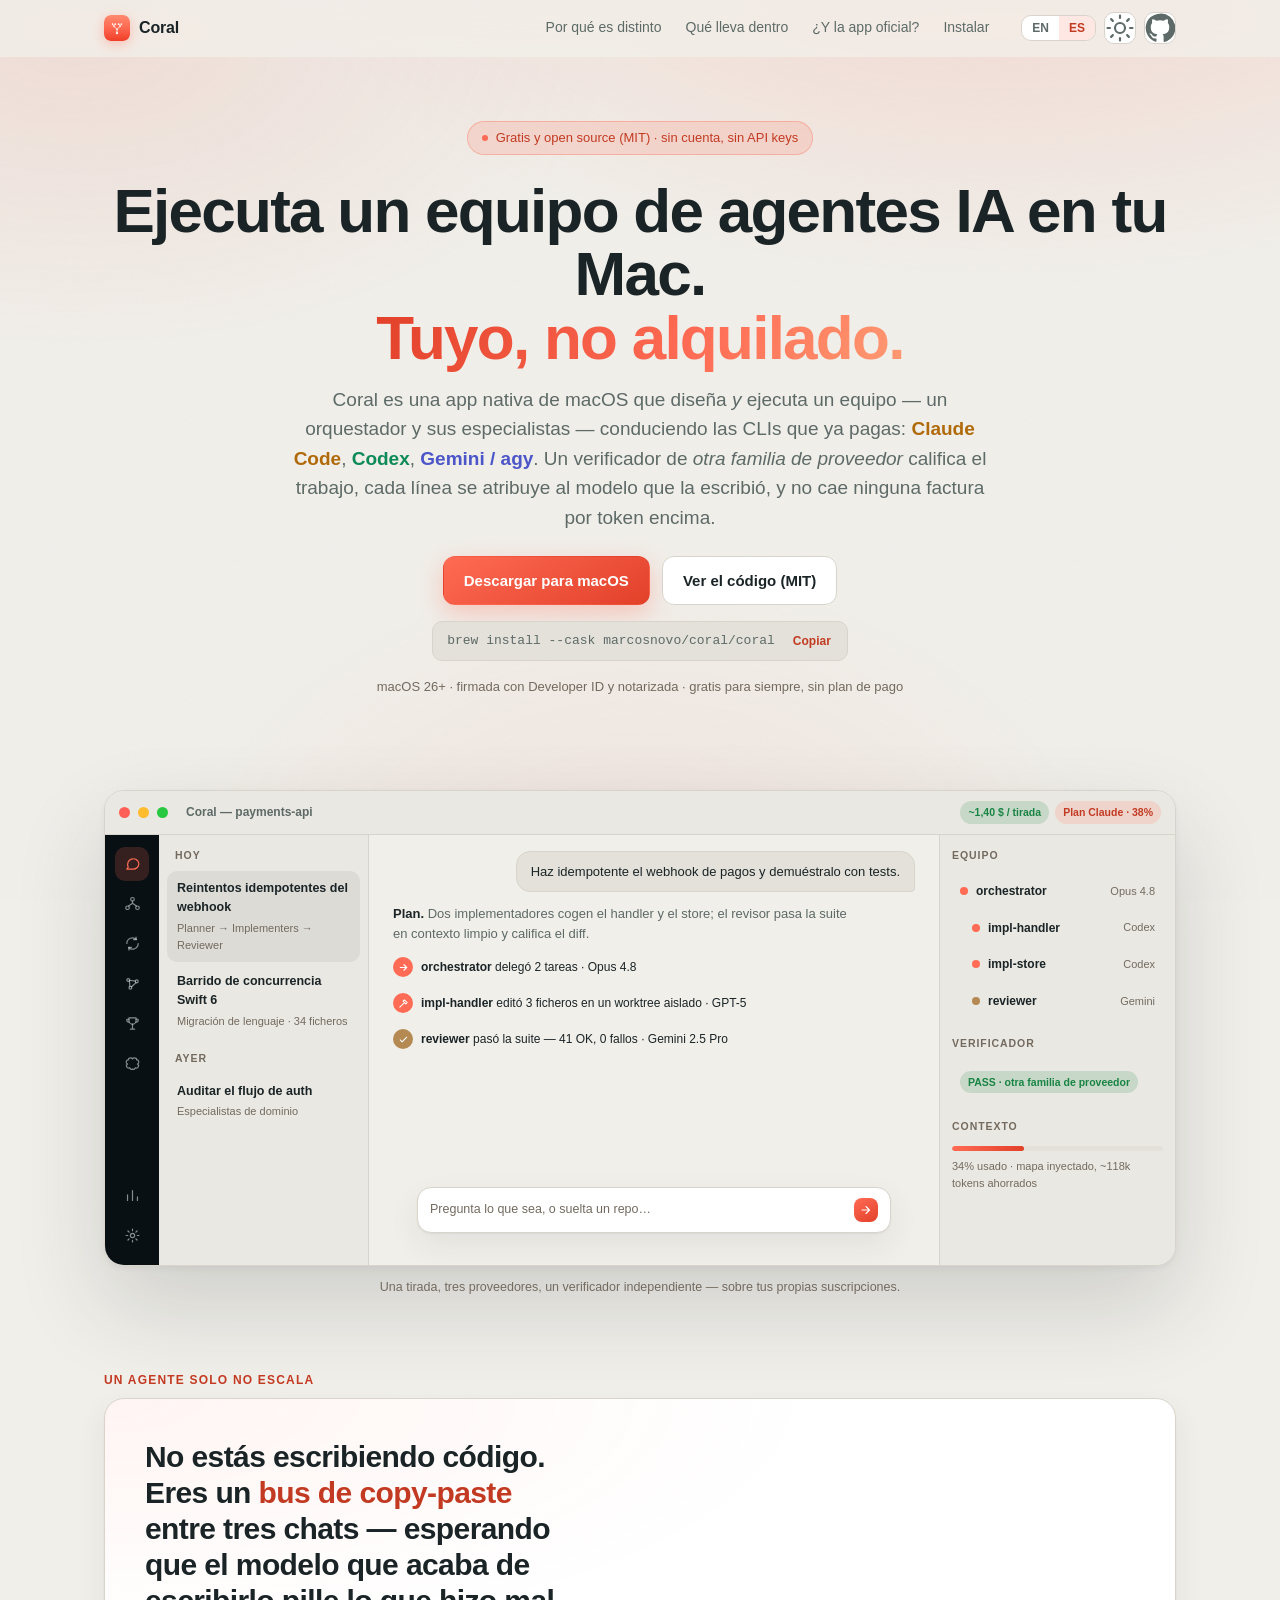
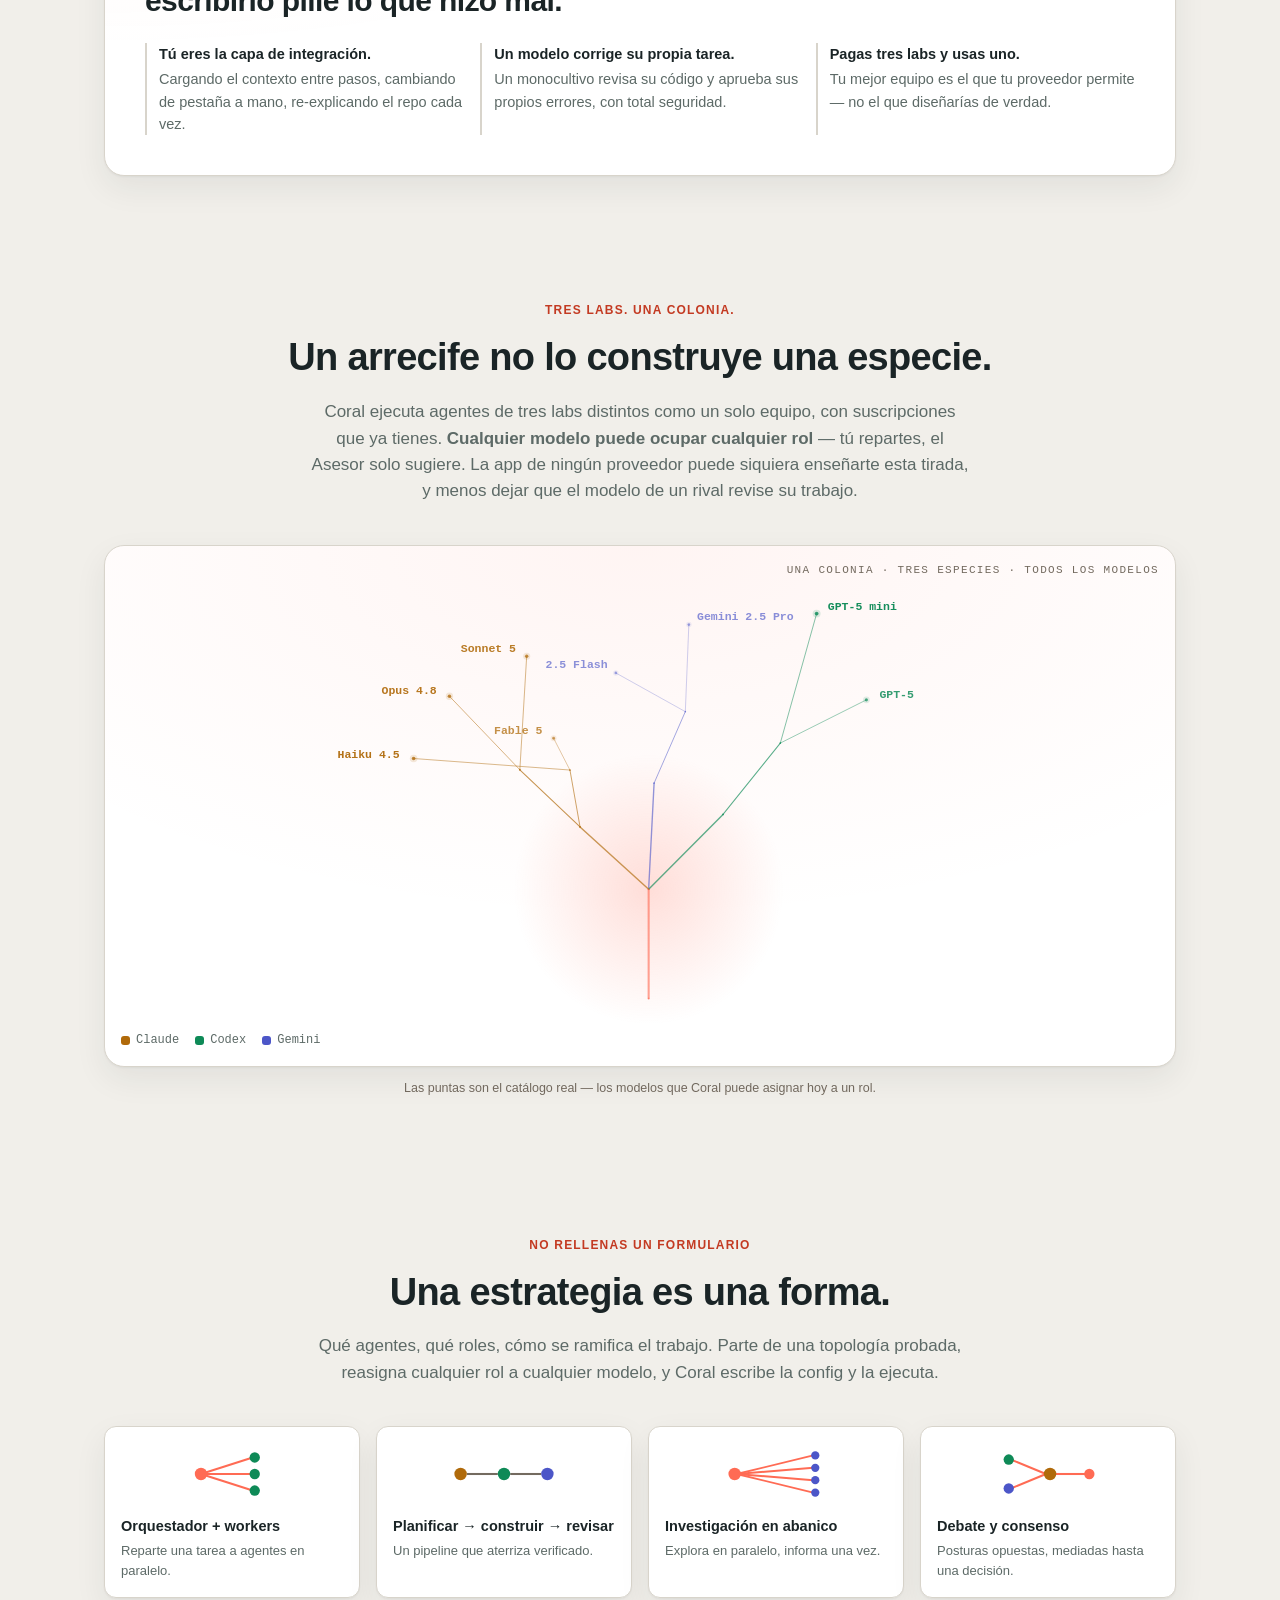
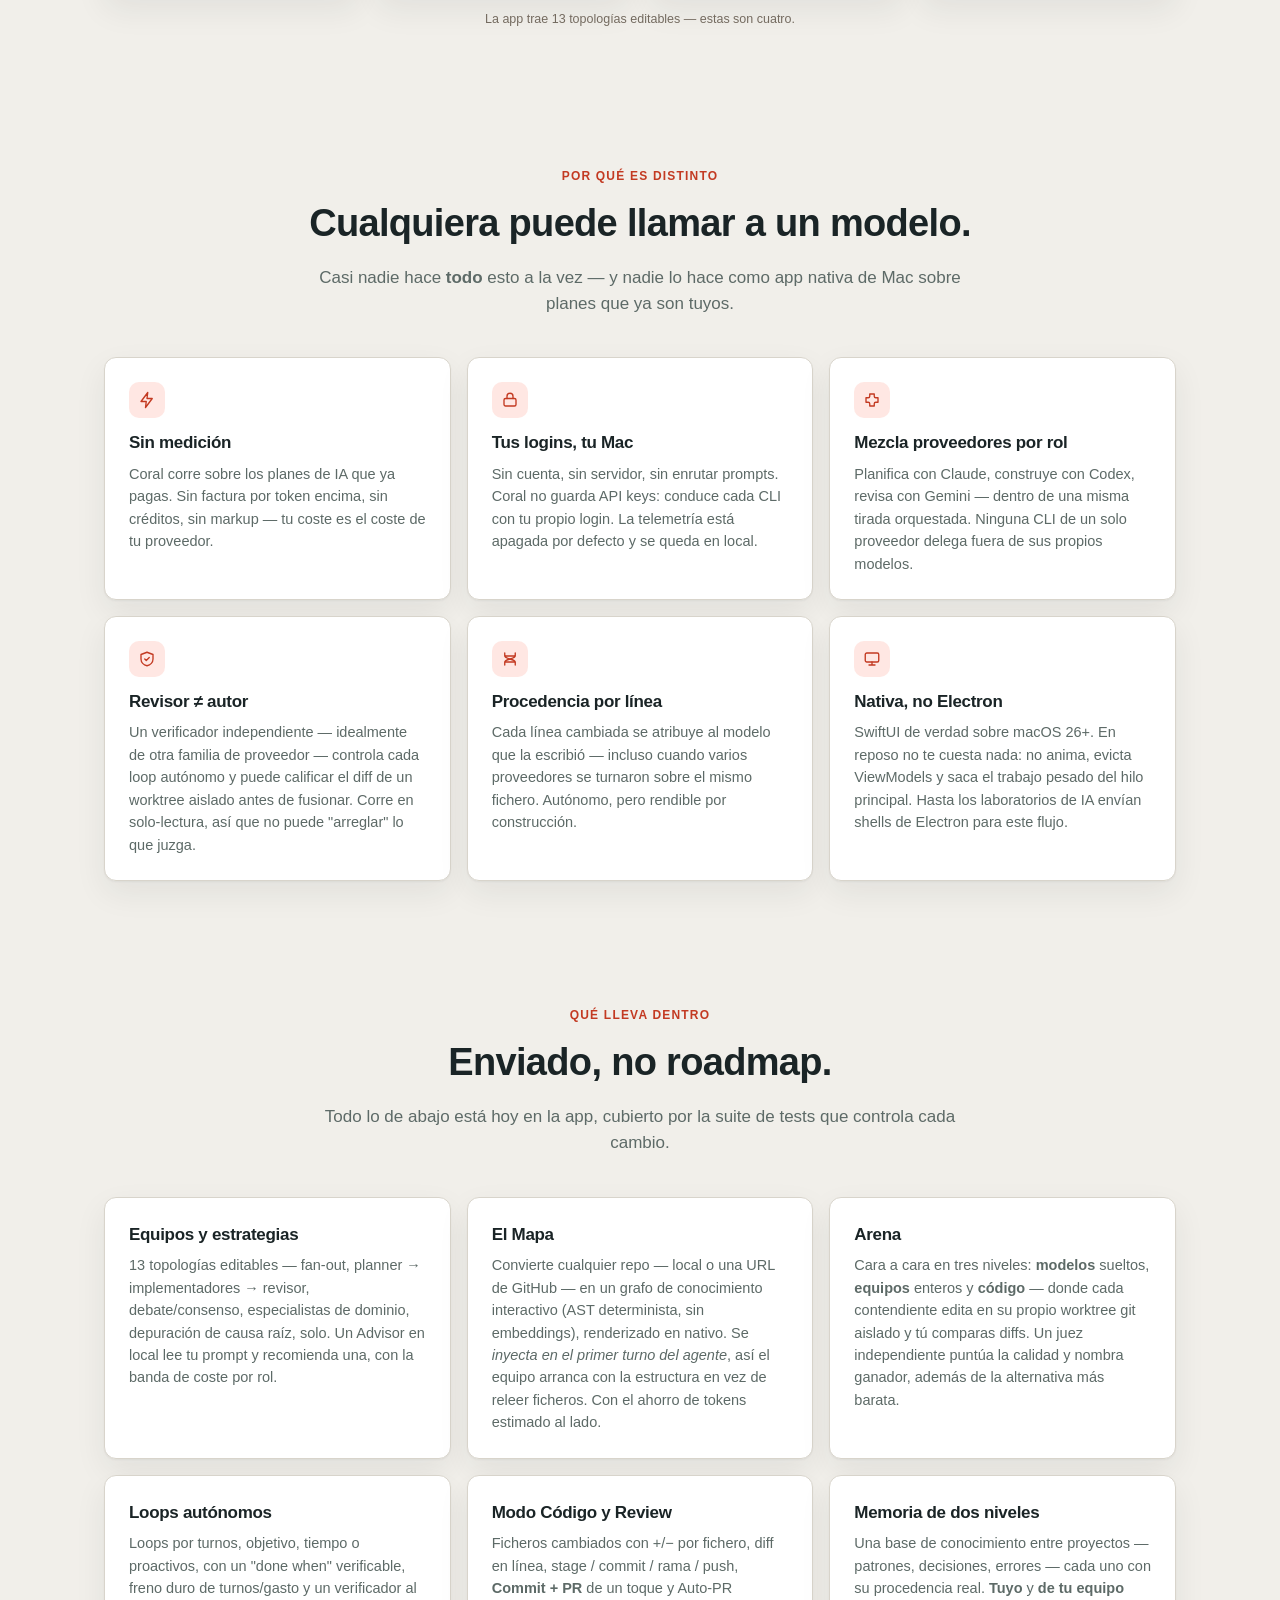
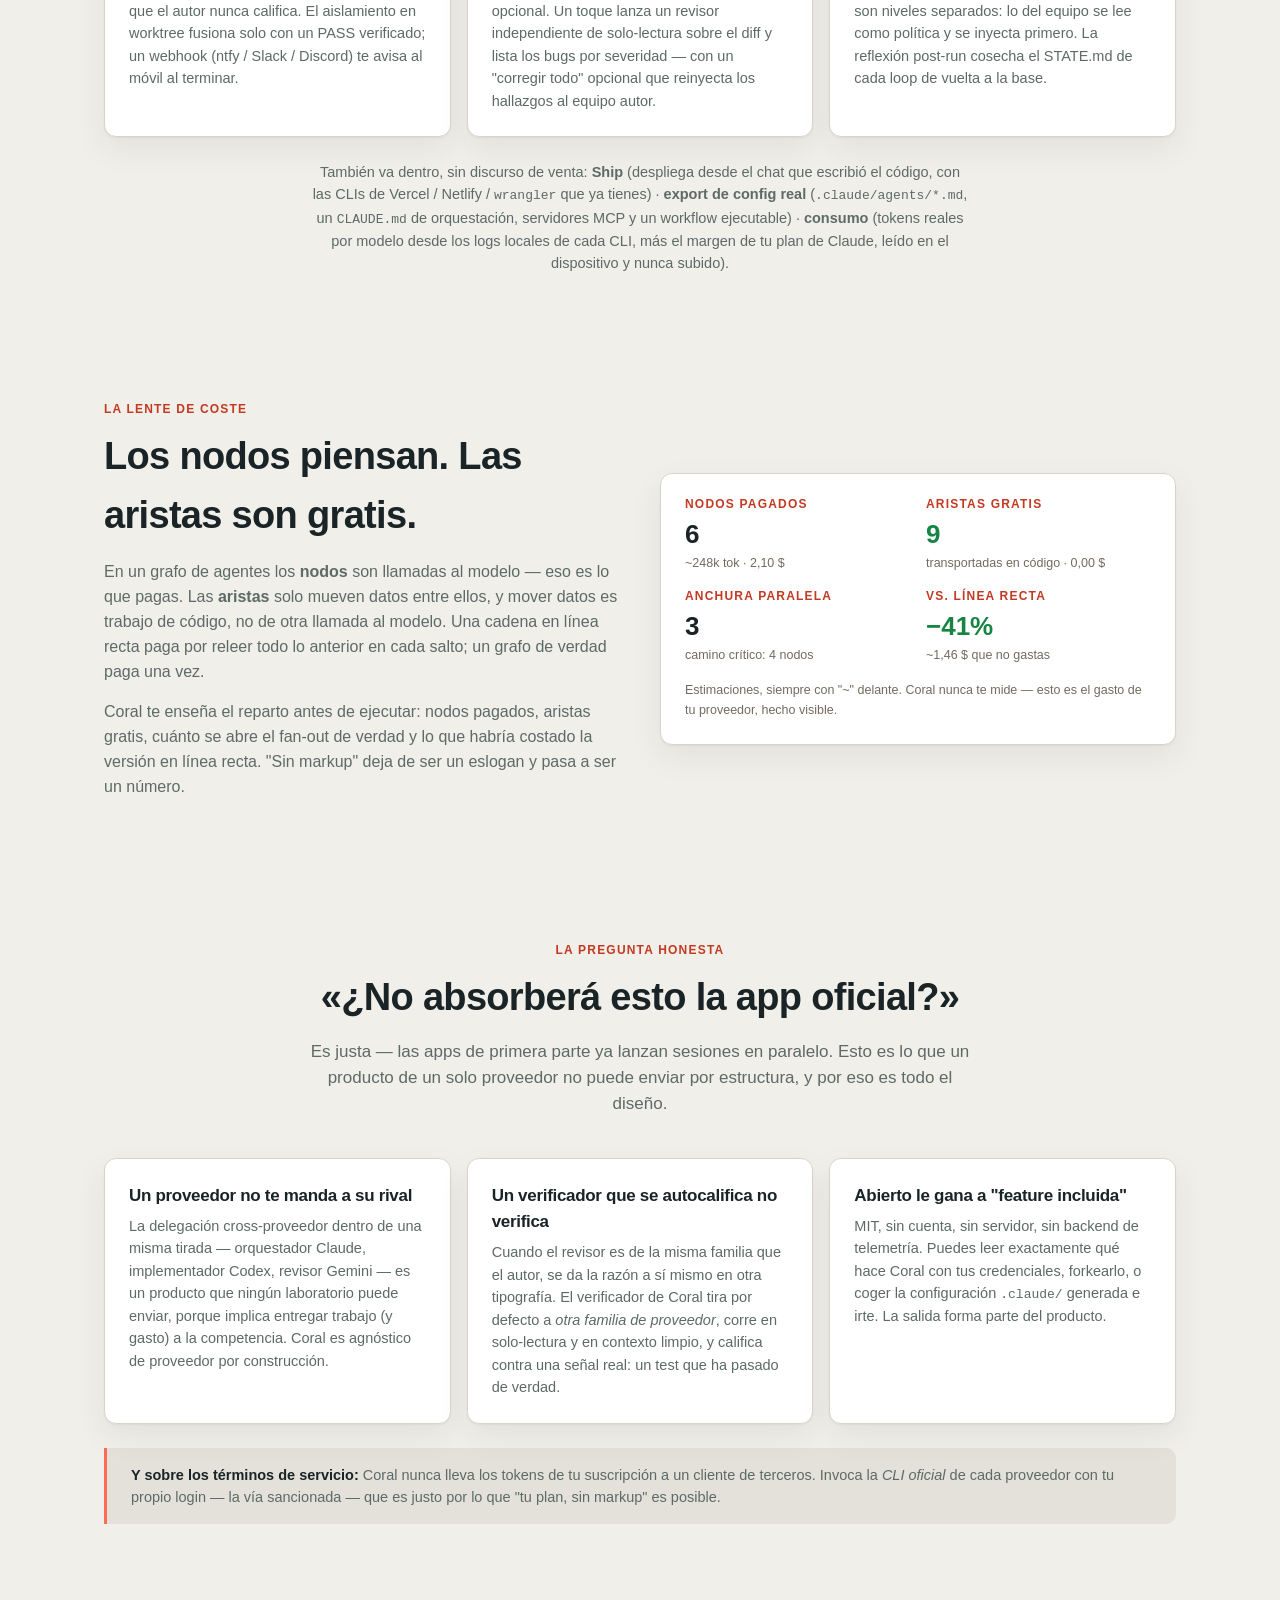
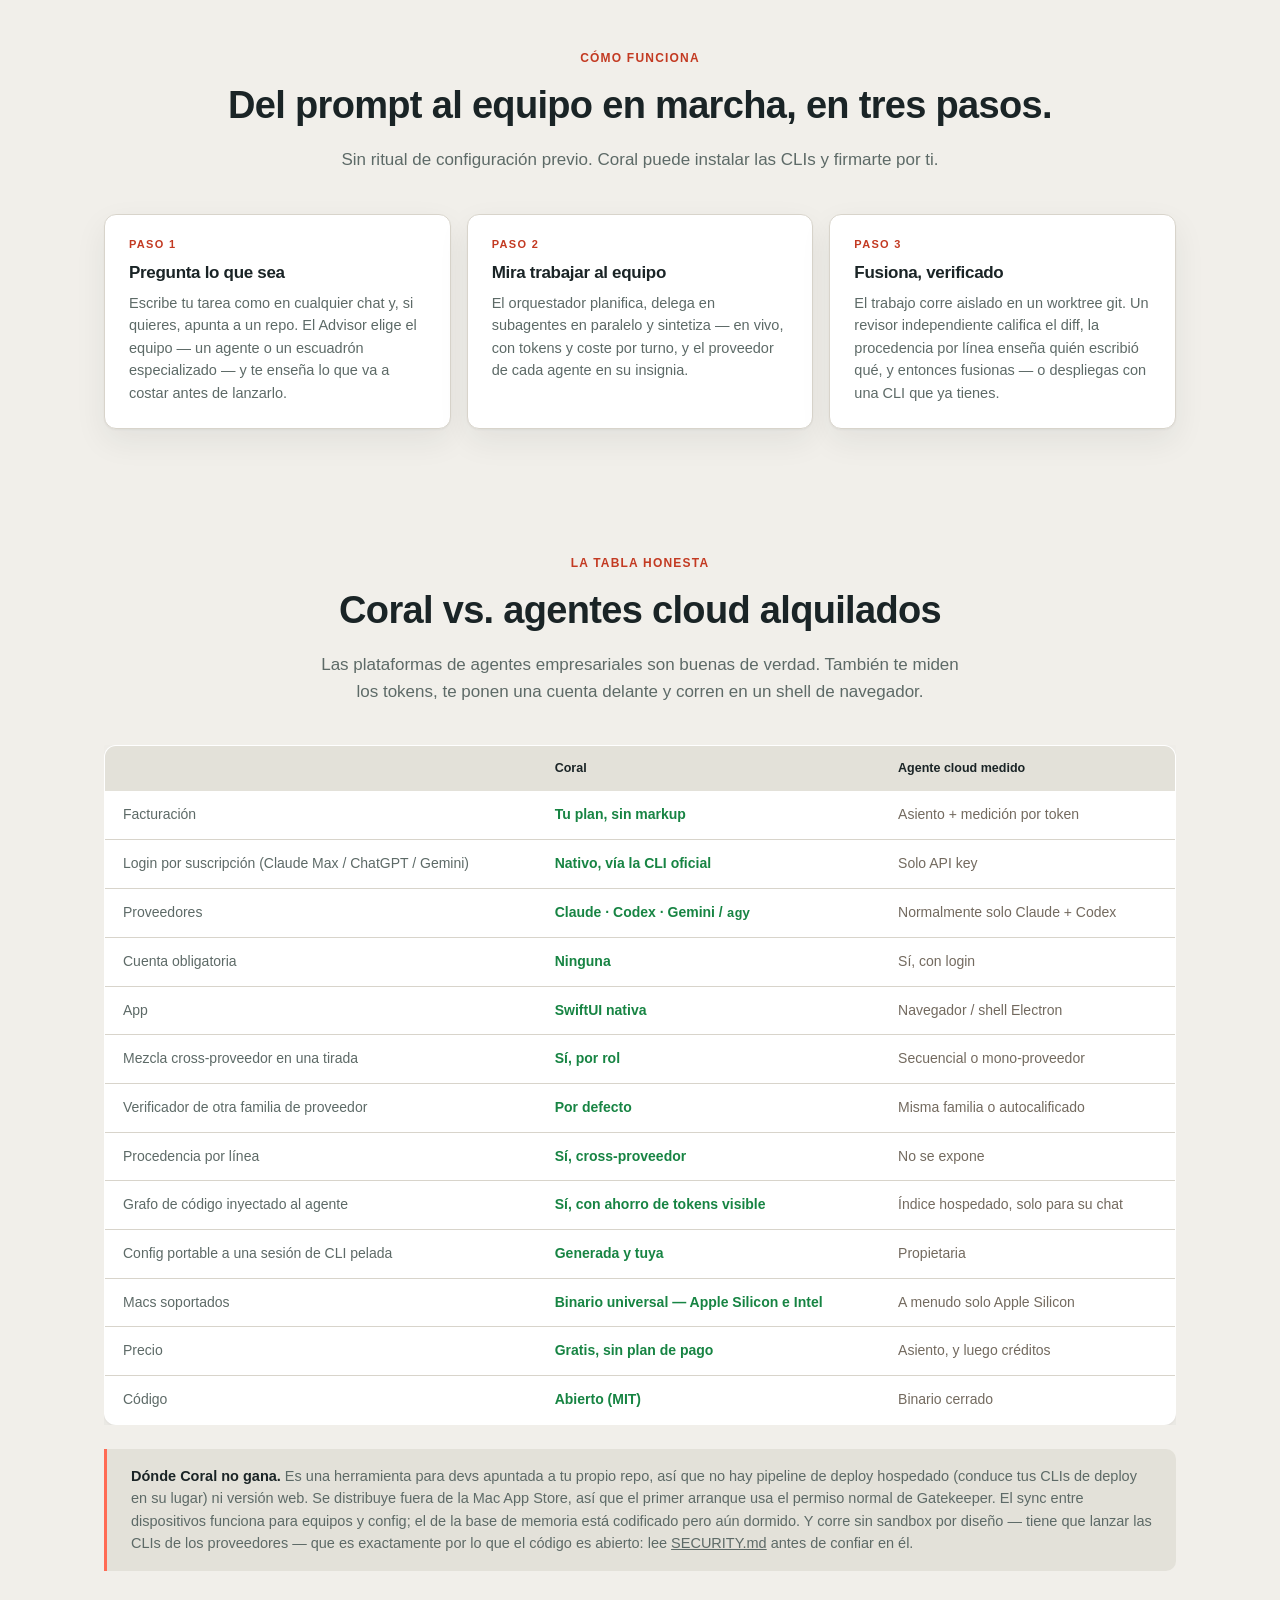
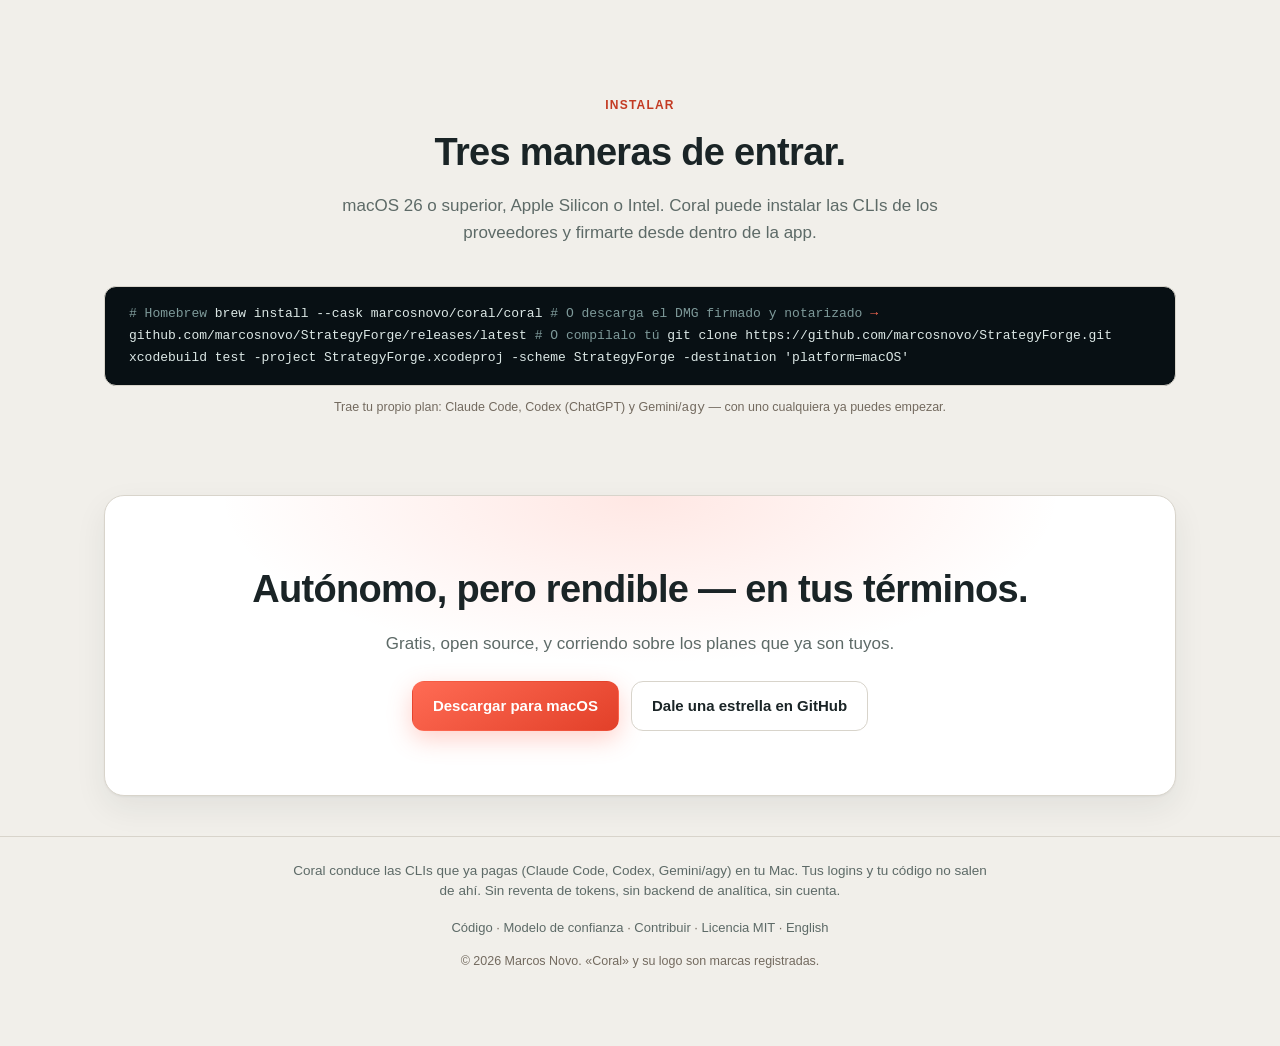
==== commit cfd979cc: "feat(web): living colony, sharper hero, and only models we can actually cast Ports the animated cora" ====
--- a/web/es/index.html
+++ b/web/es/index.html
@@ -62,9 +62,9 @@
 <!-- ── Hero ──────────────────────────────────────────────────────────────── -->
 <div class="wrap">
   <div class="hero">
-    <span class="pill"><span class="dot"></span> Open source (MIT) · macOS 14+ · sin cuenta, sin API keys</span>
-    <h1>Equipos de agentes IA —<br><span class="grad">tuyos, no alquilados.</span></h1>
-    <p class="sub">Coral es una app nativa de macOS que diseña <em>y</em> ejecuta un equipo de agentes IA — un orquestador y sus especialistas — conduciendo las CLIs que ya pagas (<strong>Claude Code</strong>, <strong>Codex</strong>, <strong>Gemini&nbsp;/&nbsp;agy</strong>) en headless, en tu propia máquina. Sin factura por token encima. Sin cuenta. Nada sale de tu Mac.</p>
+    <span class="pill"><span class="dot"></span> Gratis y open source (MIT) · sin cuenta, sin API keys</span>
+    <h1>Ejecuta un equipo de agentes IA en tu Mac.<br><span class="grad">Tuyo, no alquilado.</span></h1>
+    <p class="sub">Coral es una app nativa de macOS que diseña <em>y</em> ejecuta un equipo — un orquestador y sus especialistas — conduciendo las CLIs que ya pagas: <strong class="p-claude">Claude Code</strong>, <strong class="p-codex">Codex</strong>, <strong class="p-gemini">Gemini&nbsp;/&nbsp;agy</strong>. Un verificador de <em>otra familia de proveedor</em> califica el trabajo, cada línea se atribuye al modelo que la escribió, y no cae ninguna factura por token encima.</p>
     <div class="cta">
       <a class="btn moon" href="https://github.com/marcosnovo/StrategyForge/releases/latest">Descargar para macOS</a>
       <a class="btn bordered" href="https://github.com/marcosnovo/StrategyForge">Ver el código (MIT)</a>
@@ -75,7 +75,7 @@
         <button data-copy="brew install --cask marcosnovo/coral/coral" data-copied="¡Copiado!">Copiar</button>
       </span>
     </div>
-    <p class="fineprint">macOS 14+ · firmada con Developer ID y notarizada · gratis y open source</p>
+    <p class="fineprint">macOS 26+ · firmada con Developer ID y notarizada · gratis para siempre, sin plan de pago</p>
   </div>
 
   <!-- ── Ventana de la app ───────────────────────────────────────────────── -->
@@ -118,15 +118,15 @@
           </div>
           <div class="agentline">
             <span class="avatar" style="background:#FF6B54"><svg viewBox="0 0 24 24" fill="none" stroke="currentColor" stroke-width="2.4" stroke-linecap="round"><path d="M5 12h14M13 6l6 6-6 6"/></svg></span>
-            <span><strong>orchestrator</strong> delegó 2 tareas · Opus 5</span>
+            <span><strong>orchestrator</strong> delegó 2 tareas · Opus 4.8</span>
           </div>
           <div class="agentline">
             <span class="avatar" style="background:#FF6B54"><svg viewBox="0 0 24 24" fill="none" stroke="currentColor" stroke-width="2.2" stroke-linecap="round" stroke-linejoin="round"><path d="M4 20 14 10M14 4l6 6-3 3-6-6Z"/></svg></span>
-            <span><strong>impl-handler</strong> editó 3 ficheros en un worktree aislado · GPT-5 Codex</span>
+            <span><strong>impl-handler</strong> editó 3 ficheros en un worktree aislado · GPT-5</span>
           </div>
           <div class="agentline">
             <span class="avatar" style="background:#B58A52"><svg viewBox="0 0 24 24" fill="none" stroke="currentColor" stroke-width="2.2" stroke-linecap="round" stroke-linejoin="round"><path d="M5 13l4 4 10-10"/></svg></span>
-            <span><strong>reviewer</strong> pasó la suite — 41 OK, 0 fallos · Gemini 3 Pro</span>
+            <span><strong>reviewer</strong> pasó la suite — 41 OK, 0 fallos · Gemini 2.5 Pro</span>
           </div>
           <div class="composer">
             Pregunta lo que sea, o suelta un repo…
@@ -136,7 +136,7 @@
 
         <div class="activity">
           <div class="hd">Equipo</div>
-          <div class="node"><span class="sw" style="background:#FF6B54"></span><span class="nm">orchestrator</span><span class="rl">Opus 5</span></div>
+          <div class="node"><span class="sw" style="background:#FF6B54"></span><span class="nm">orchestrator</span><span class="rl">Opus 4.8</span></div>
           <div class="node child"><span class="sw" style="background:#FF6B54"></span><span class="nm">impl-handler</span><span class="rl">Codex</span></div>
           <div class="node child"><span class="sw" style="background:#FF6B54"></span><span class="nm">impl-store</span><span class="rl">Codex</span></div>
           <div class="node child"><span class="sw" style="background:#B58A52"></span><span class="nm">reviewer</span><span class="rl">Gemini</span></div>
@@ -154,6 +154,91 @@
   </div>
 </div>
 
+<!-- La tension -->
+<section id="why-teams">
+  <div class="wrap">
+    <p class="eyebrow">Un agente solo no escala</p>
+    <div class="tension">
+      <p class="big">No estás escribiendo código. Eres un <em>bus de copy-paste</em> entre tres chats — esperando que el modelo que acaba de escribirlo pille lo que hizo mal.</p>
+      <ul>
+        <li><b>Tú eres la capa de integración.</b>Cargando el contexto entre pasos, cambiando de pestaña a mano, re-explicando el repo cada vez.</li>
+        <li><b>Un modelo corrige su propia tarea.</b>Un monocultivo revisa su código y aprueba sus propios errores, con total seguridad.</li>
+        <li><b>Pagas tres labs y usas uno.</b>Tu mejor equipo es el que tu proveedor permite — no el que diseñarías de verdad.</li>
+      </ul>
+    </div>
+  </div>
+</section>
+
+<!-- La colonia -->
+<section id="colony-section">
+  <div class="wrap">
+    <p class="eyebrow center">Tres labs. Una colonia.</p>
+    <h2 class="center">Un arrecife no lo construye una especie.</h2>
+    <p class="lede center">Coral ejecuta agentes de tres labs distintos como un solo equipo, con suscripciones que ya tienes. <strong>Cualquier modelo puede ocupar cualquier rol</strong> — tú repartes, el Asesor solo sugiere. La app de ningún proveedor puede siquiera enseñarte esta tirada, y menos dejar que el modelo de un rival revise su trabajo.</p>
+    <div class="colony">
+      <canvas id="colony" aria-label="Un coral que gira despacio: tres ramas, una por proveedor, cuyas puntas son los modelos que Coral puede asignar." role="img"></canvas>
+      <span class="colony-tag">una colonia · tres especies · todos los modelos</span>
+      <div class="colony-legend">
+        <span><i style="background:var(--p-claude)"></i>Claude</span>
+        <span><i style="background:var(--p-codex)"></i>Codex</span>
+        <span><i style="background:var(--p-gemini)"></i>Gemini</span>
+      </div>
+    </div>
+    <p class="caption">Las puntas son el catálogo real — los modelos que Coral puede asignar hoy a un rol.</p>
+  </div>
+</section>
+
+<!-- Formas de estrategia -->
+<section id="shapes">
+  <div class="wrap">
+    <p class="eyebrow center">No rellenas un formulario</p>
+    <h2 class="center">Una estrategia es una forma.</h2>
+    <p class="lede center">Qué agentes, qué roles, cómo se ramifica el trabajo. Parte de una topología probada, reasigna cualquier rol a cualquier modelo, y Coral escribe la config y la ejecuta.</p>
+    <div class="shapes">
+      <div class="shape">
+        <svg viewBox="0 0 120 60" aria-hidden="true">
+          <g stroke="var(--coral)" stroke-width="2" fill="none"><path d="M30 30 L80 14"/><path d="M30 30 L80 30"/><path d="M30 30 L80 46"/></g>
+          <circle cx="30" cy="30" r="6" fill="var(--coral)"/>
+          <g fill="var(--p-codex)"><circle cx="82" cy="14" r="5"/><circle cx="82" cy="30" r="5"/><circle cx="82" cy="46" r="5"/></g>
+        </svg>
+        <h4>Orquestador + workers</h4>
+        <p>Reparte una tarea a agentes en paralelo.</p>
+      </div>
+      <div class="shape">
+        <svg viewBox="0 0 120 60" aria-hidden="true">
+          <g stroke="var(--tertiary)" stroke-width="2" fill="none"><path d="M24 30 L54 30"/><path d="M66 30 L96 30"/></g>
+          <circle cx="18" cy="30" r="6" fill="var(--p-claude)"/>
+          <circle cx="60" cy="30" r="6" fill="var(--p-codex)"/>
+          <circle cx="102" cy="30" r="6" fill="var(--p-gemini)"/>
+        </svg>
+        <h4>Planificar → construir → revisar</h4>
+        <p>Un pipeline que aterriza verificado.</p>
+      </div>
+      <div class="shape">
+        <svg viewBox="0 0 120 60" aria-hidden="true">
+          <g stroke="var(--coral)" stroke-width="1.8" fill="none"><path d="M22 30 L96 12"/><path d="M22 30 L96 24"/><path d="M22 30 L96 36"/><path d="M22 30 L96 48"/></g>
+          <circle cx="20" cy="30" r="6" fill="var(--coral)"/>
+          <g fill="var(--p-gemini)"><circle cx="98" cy="12" r="4"/><circle cx="98" cy="24" r="4"/><circle cx="98" cy="36" r="4"/><circle cx="98" cy="48" r="4"/></g>
+        </svg>
+        <h4>Investigación en abanico</h4>
+        <p>Explora en paralelo, informa una vez.</p>
+      </div>
+      <div class="shape">
+        <svg viewBox="0 0 120 60" aria-hidden="true">
+          <g stroke="var(--coral)" stroke-width="2" fill="none"><path d="M24 16 L58 30"/><path d="M24 44 L58 30"/><path d="M66 30 L96 30"/></g>
+          <circle cx="22" cy="16" r="5" fill="var(--p-codex)"/>
+          <circle cx="22" cy="44" r="5" fill="var(--p-gemini)"/>
+          <circle cx="62" cy="30" r="6" fill="var(--p-claude)"/>
+          <circle cx="100" cy="30" r="5" fill="var(--coral)"/>
+        </svg>
+        <h4>Debate y consenso</h4>
+        <p>Posturas opuestas, mediadas hasta una decisión.</p>
+      </div>
+    </div>
+    <p class="caption">La app trae 13 topologías editables — estas son cuatro.</p>
+  </div>
+</section>
+
 <!-- ── Por qué es distinto ───────────────────────────────────────────────── -->
 <section id="why">
   <div class="wrap">
@@ -189,7 +274,7 @@
       <div class="card">
         <div class="ic"><svg viewBox="0 0 24 24" fill="none" stroke="currentColor" stroke-width="1.8" stroke-linecap="round" stroke-linejoin="round"><rect x="3" y="4" width="18" height="12" rx="2"/><path d="M8 20h8M12 16v4"/></svg></div>
         <h3>Nativa, no Electron</h3>
-        <p>SwiftUI de verdad sobre macOS 14+. En reposo no te cuesta nada: no anima, evicta ViewModels y saca el trabajo pesado del hilo principal. Hasta los laboratorios de IA envían shells de Electron para este flujo.</p>
+        <p>SwiftUI de verdad sobre macOS 26+. En reposo no te cuesta nada: no anima, evicta ViewModels y saca el trabajo pesado del hilo principal. Hasta los laboratorios de IA envían shells de Electron para este flujo.</p>
       </div>
     </div>
   </div>
@@ -226,19 +311,10 @@
         <h3>Memoria de dos niveles</h3>
         <p>Una base de conocimiento entre proyectos — patrones, decisiones, errores — cada uno con su procedencia real. <strong>Tuyo</strong> y <strong>de tu equipo</strong> son niveles separados: lo del equipo se lee como política y se inyecta primero. La reflexión post-run cosecha el STATE.md de cada loop de vuelta a la base.</p>
       </div>
-      <div class="card">
-        <h3>Ship</h3>
-        <p>Despliega desde el mismo chat que escribió el código, usando CLIs de deploy que ya tienes — Vercel, Netlify, Cloudflare <span class="mono">wrangler</span>. Coral detecta cuáles están instaladas, las ejecuta en tu repo y te devuelve la URL en vivo. No es un PaaS, y no hay cuenta nuestra de hosting.</p>
-      </div>
-      <div class="card">
-        <h3>Escribe configuración real</h3>
-        <p>Genera <span class="mono">.claude/agents/*.md</span>, un <span class="mono">CLAUDE.md</span> de orquestación, servidores MCP y un workflow dinámico ejecutable — para que el equipo que diseñaste aquí corra también en una sesión pelada de <span class="mono">claude</span>. Portátil por construcción; no hay lock-in del que salir.</p>
-      </div>
-      <div class="card">
-        <h3>Consumo a la vista</h3>
-        <p>Uso real de tokens por modelo desde los logs locales de cada CLI, más el margen de tu plan de Claude — leído en el dispositivo, nunca subido. Los diagnósticos de cuelgues y crashes se resumen en un log local exportable.</p>
-      </div>
-    </div>
+    </div>
+    <p class="lede center" style="margin:var(--s-xl) auto 0;font-size:14.5px">
+      También va dentro, sin discurso de venta: <strong>Ship</strong> (despliega desde el chat que escribió el código, con las CLIs de Vercel / Netlify / <span class="mono">wrangler</span> que ya tienes) &middot; <strong>export de config real</strong> (<span class="mono">.claude/agents/*.md</span>, un <span class="mono">CLAUDE.md</span> de orquestación, servidores MCP y un workflow ejecutable) &middot; <strong>consumo</strong> (tokens reales por modelo desde los logs locales de cada CLI, más el margen de tu plan de Claude, leído en el dispositivo y nunca subido).
+    </p>
   </div>
 </section>
 
@@ -347,6 +423,7 @@
         <tbody>
           <tr><th scope="row">Facturación</th><td class="yes">Tu plan, sin markup</td><td class="no">Asiento + medición por token</td></tr>
           <tr><th scope="row">Login por suscripción (Claude Max / ChatGPT / Gemini)</th><td class="yes">Nativo, vía la CLI oficial</td><td class="no">Solo API key</td></tr>
+          <tr><th scope="row">Proveedores</th><td class="yes">Claude &middot; Codex &middot; <strong>Gemini / <span class="mono">agy</span></strong></td><td class="no">Normalmente solo Claude + Codex</td></tr>
           <tr><th scope="row">Cuenta obligatoria</th><td class="yes">Ninguna</td><td class="no">Sí, con login</td></tr>
           <tr><th scope="row">App</th><td class="yes">SwiftUI nativa</td><td class="no">Navegador / shell Electron</td></tr>
           <tr><th scope="row">Mezcla cross-proveedor en una tirada</th><td class="yes">Sí, por rol</td><td class="no">Secuencial o mono-proveedor</td></tr>
@@ -354,6 +431,8 @@
           <tr><th scope="row">Procedencia por línea</th><td class="yes">Sí, cross-proveedor</td><td class="no">No se expone</td></tr>
           <tr><th scope="row">Grafo de código inyectado al agente</th><td class="yes">Sí, con ahorro de tokens visible</td><td class="no">Índice hospedado, solo para su chat</td></tr>
           <tr><th scope="row">Config portable a una sesión de CLI pelada</th><td class="yes">Generada y tuya</td><td class="no">Propietaria</td></tr>
+          <tr><th scope="row">Macs soportados</th><td class="yes">Binario universal — Apple Silicon e Intel</td><td class="no">A menudo solo Apple Silicon</td></tr>
+          <tr><th scope="row">Precio</th><td class="yes">Gratis, sin plan de pago</td><td class="no">Asiento, y luego créditos</td></tr>
           <tr><th scope="row">Código</th><td class="yes">Abierto (MIT)</td><td class="no">Binario cerrado</td></tr>
         </tbody>
       </table>
@@ -370,7 +449,7 @@
   <div class="wrap">
     <p class="eyebrow center">Instalar</p>
     <h2 class="center">Tres maneras de entrar.</h2>
-    <p class="lede center">macOS 14+ (Sonoma). Coral puede instalar las CLIs de los proveedores y firmarte desde dentro de la app.</p>
+    <p class="lede center">macOS 26 o superior, Apple Silicon o Intel. Coral puede instalar las CLIs de los proveedores y firmarte desde dentro de la app.</p>
     <div class="codeblock">
 <span class="c"># Homebrew</span>
 brew install --cask marcosnovo/coral/coral
--- a/web/coral.css
+++ b/web/coral.css
@@ -40,6 +40,15 @@
   --team-amber:  #B58A52;
   --team-rose:   #BE7F98;
 
+  /* Provider identity. NOT part of the app's one-accent palette — these exist only
+     where the point IS which lab a model comes from (the colony, provider labels).
+     Deepened on light so they hold contrast on a white card; the bright variants
+     live in the dark block. The colony canvas reads these, so CSS stays the single
+     source of truth for them. */
+  --p-claude: #B06A0A;
+  --p-codex:  #0E8A57;
+  --p-gemini: #4C56C8;
+
   /* Surfaces derived from the palette */
   --accent-soft: rgba(255, 107, 84, 0.16);
   --card-shadow: 0 1px 2px rgba(26, 36, 38, .05), 0 12px 32px rgba(26, 36, 38, .07);
@@ -72,6 +81,10 @@
   --card-shadow: 0 1px 2px rgba(0, 0, 0, .35), 0 18px 44px rgba(0, 0, 0, .45);
   --card-border: var(--hairline);
   --grain:       0.05;
+
+  --p-claude: #FFB454;
+  --p-codex:  #19C37D;
+  --p-gemini: #7C86FF;
 }
 
 @media (prefers-color-scheme: dark) {
@@ -93,6 +106,10 @@
 
     --card-shadow: 0 1px 2px rgba(0, 0, 0, .35), 0 18px 44px rgba(0, 0, 0, .45);
     --grain:       0.05;
+
+    --p-claude: #FFB454;
+    --p-codex:  #19C37D;
+    --p-gemini: #7C86FF;
   }
 }
 
@@ -376,6 +393,77 @@
 
 .caption { text-align: center; color: var(--tertiary); font-size: 12.5px; margin-top: var(--s-m); }
 
+/* ── The tension (why one agent isn't enough) ──────────────────────────────── */
+.tension {
+  border: 1px solid var(--card-border);
+  border-radius: var(--hero-corner);
+  padding: var(--s-2xl);
+  background:
+    radial-gradient(120% 120% at 0 0, rgba(255, 107, 84, .07), transparent 55%),
+    var(--card-bg);
+  box-shadow: var(--card-shadow);
+}
+.tension .big {
+  font-size: clamp(21px, 3vw, 30px); font-weight: 700; line-height: 1.2;
+  letter-spacing: -.02em; margin: 0; max-width: 26ch;
+}
+.tension .big em { font-style: normal; color: var(--accent); }
+.tension ul {
+  list-style: none; padding: 0; margin: var(--s-xl) 0 0;
+  display: grid; grid-template-columns: repeat(3, 1fr); gap: var(--s-l);
+}
+@media (max-width: 760px) { .tension ul { grid-template-columns: 1fr; } }
+.tension li {
+  color: var(--secondary); font-size: 14.5px;
+  padding-left: var(--s-m); border-left: 2px solid var(--hairline);
+}
+.tension li b { color: var(--ink); display: block; margin-bottom: 3px; font-weight: 650; }
+
+/* ── The living colony (canvas) ────────────────────────────────────────────── */
+.colony {
+  position: relative; margin-top: var(--s-xl);
+  border: 1px solid var(--card-border); border-radius: var(--hero-corner);
+  overflow: hidden; box-shadow: var(--card-shadow);
+  background:
+    radial-gradient(120% 120% at 50% 0, rgba(255, 107, 84, .07), transparent 60%),
+    var(--card-bg);
+}
+#colony { display: block; width: 100%; height: clamp(360px, 46vw, 520px); }
+.colony-tag {
+  position: absolute; right: var(--s-l); top: var(--s-l);
+  font-family: ui-monospace, SFMono-Regular, "SF Mono", Menlo, monospace;
+  font-size: 11px; letter-spacing: .12em; text-transform: uppercase;
+  color: var(--tertiary);
+}
+.colony-legend {
+  position: absolute; left: var(--s-l); bottom: var(--s-l);
+  display: flex; flex-wrap: wrap; gap: var(--s-l);
+  font-family: ui-monospace, SFMono-Regular, "SF Mono", Menlo, monospace;
+  font-size: 12px; color: var(--secondary);
+}
+.colony-legend span { display: inline-flex; align-items: center; gap: 6px; }
+.colony-legend i { width: 9px; height: 9px; border-radius: 3px; display: inline-block; }
+@media (max-width: 560px) { .colony-tag { display: none; } }
+
+/* Provider identity where the point is WHICH LAB — never as a general accent. */
+.p-claude { color: var(--p-claude); }
+.p-codex  { color: var(--p-codex); }
+.p-gemini { color: var(--p-gemini); }
+
+/* ── Strategy shapes (the topology is the product) ─────────────────────────── */
+.shapes { display: grid; grid-template-columns: repeat(4, 1fr); gap: var(--s-l); }
+@media (max-width: 820px) { .shapes { grid-template-columns: repeat(2, 1fr); } }
+@media (max-width: 460px) { .shapes { grid-template-columns: 1fr; } }
+.shape {
+  background: var(--card-bg); border: 1px solid var(--card-border);
+  border-radius: var(--corner); padding: var(--s-l);
+  box-shadow: var(--card-shadow); transition: transform .18s, border-color .18s;
+}
+.shape:hover { transform: translateY(-3px); border-color: var(--secondary); }
+.shape svg { width: 100%; height: 62px; display: block; margin-bottom: 10px; }
+.shape h4 { font-size: 14.5px; margin: 0 0 3px; font-weight: 650; }
+.shape p { font-size: 13px; color: var(--secondary); margin: 0; }
+
 /* ── Comparison table ──────────────────────────────────────────────────────── */
 .table-scroll { overflow-x: auto; -webkit-overflow-scrolling: touch; }
 table.compare {
